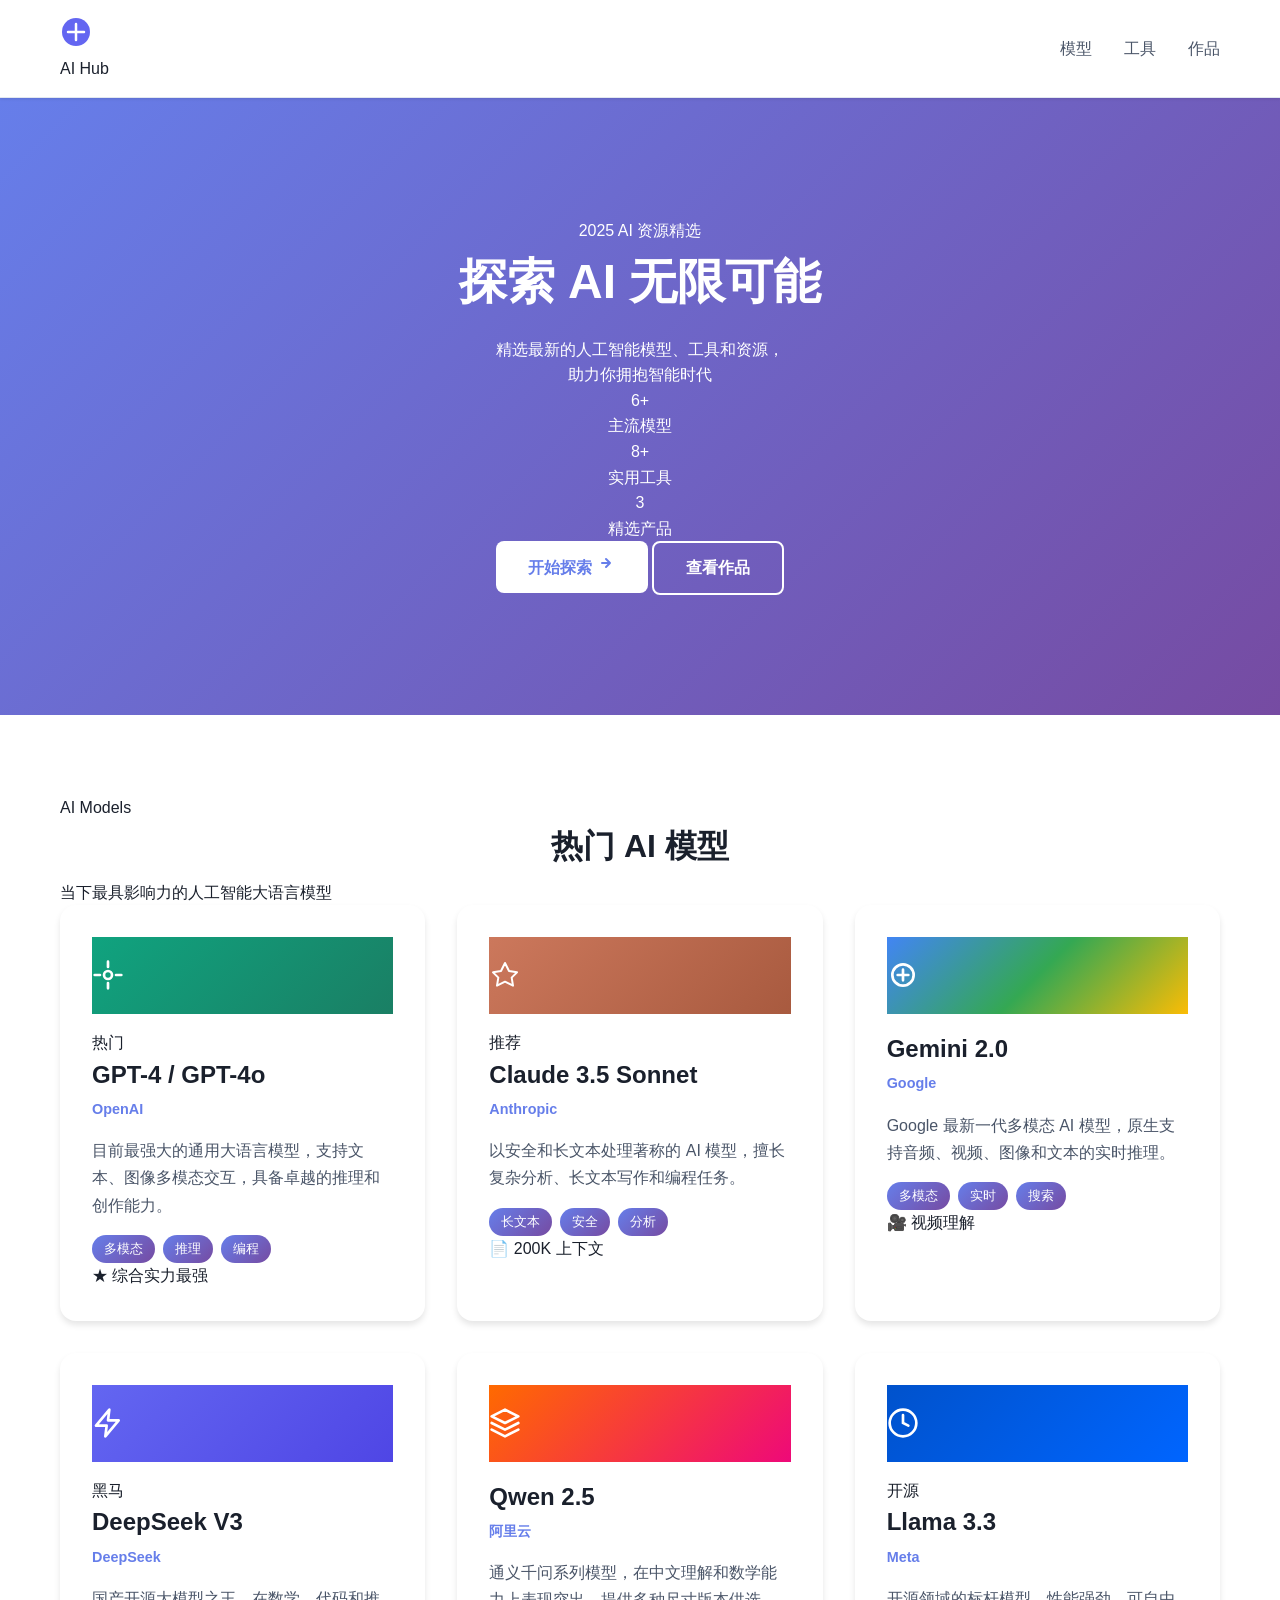
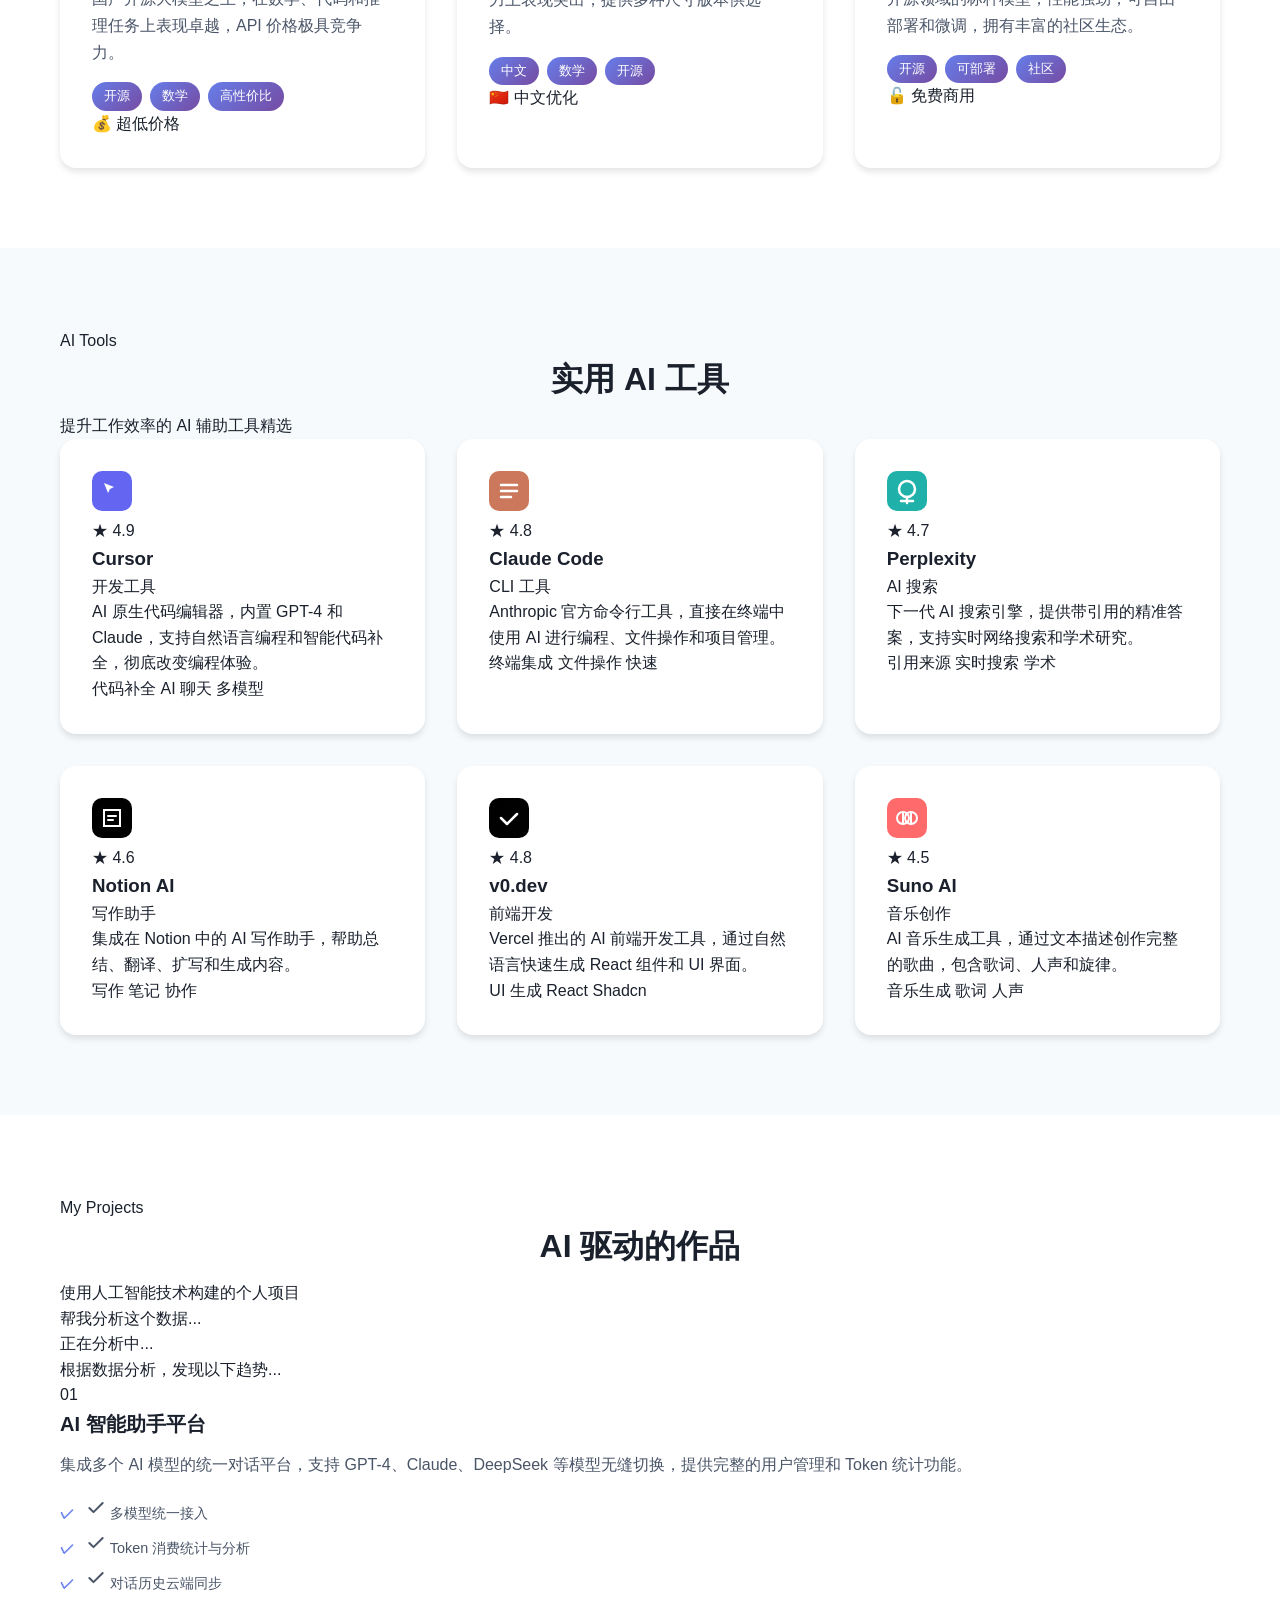
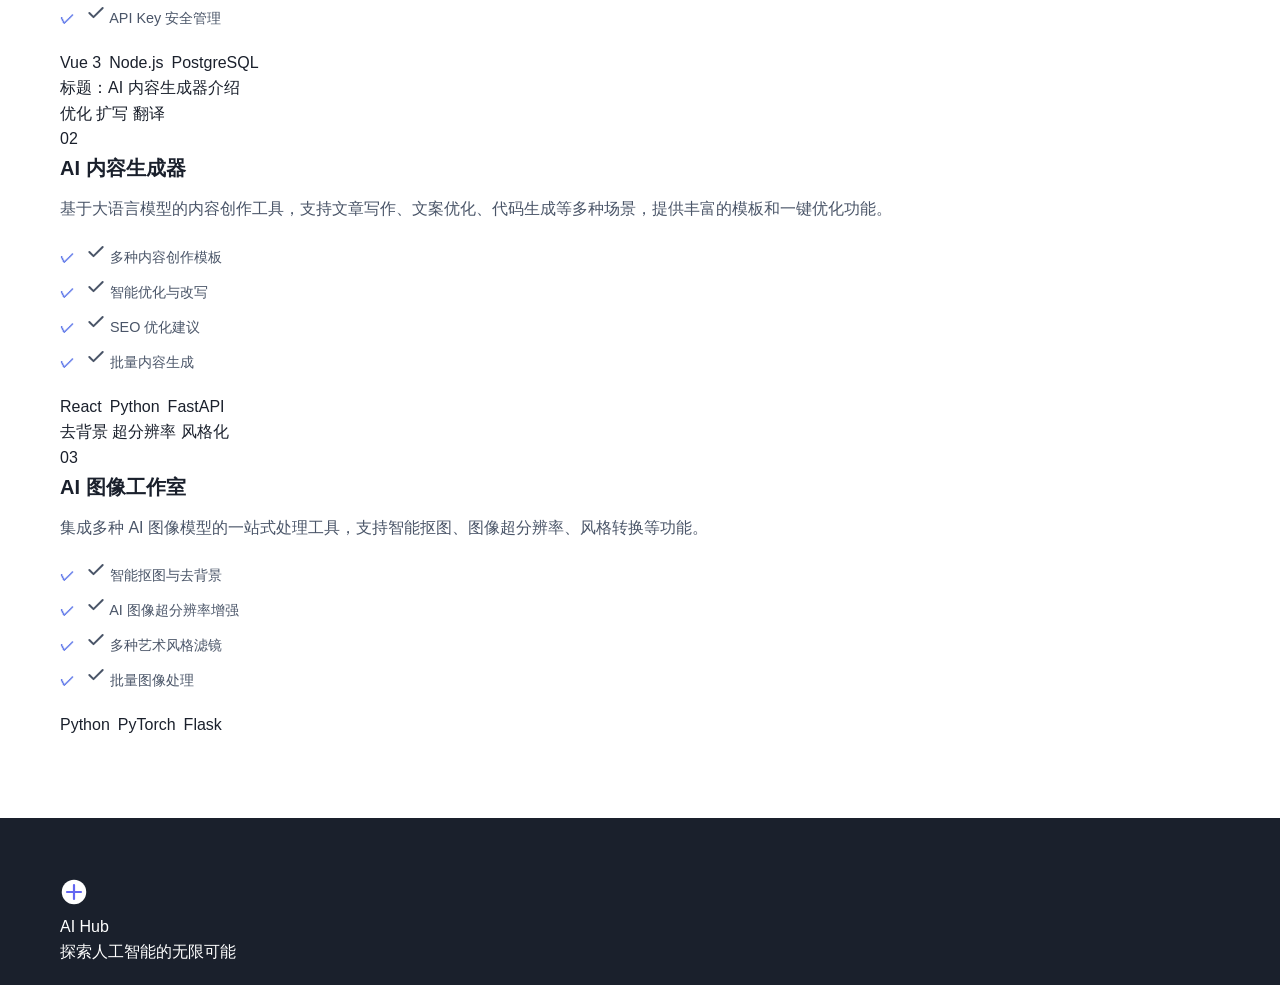
==== index.html @ 498252c7 "fix:ai应用" ====
<!DOCTYPE html>
<html lang="zh-CN">
<head>
    <meta charset="UTF-8">
    <meta name="viewport" content="width=device-width, initial-scale=1.0">
    <meta name="description" content="探索最新AI模型、工具和应用 - AI资源导航站">
    <meta name="keywords" content="AI,人工智能,ChatGPT,Claude,GPT,AI工具,大语言模型">
    <title>AI Hub - 探索人工智能的未来</title>
    <link rel="stylesheet" href="styles.css">
</head>
<body>
    <!-- 背景装饰 -->
    <div class="bg-gradient"></div>
    <div class="bg-shapes">
        <div class="shape shape-1"></div>
        <div class="shape shape-2"></div>
        <div class="shape shape-3"></div>
    </div>

    <!-- 导航栏 -->
    <nav class="navbar">
        <div class="container">
            <div class="nav-brand">
                <div class="brand-icon">
                    <svg width="32" height="32" viewBox="0 0 32 32" fill="none">
                        <circle cx="16" cy="16" r="14" fill="url(#brandGrad)"/>
                        <path d="M16 8V24M8 16H24" stroke="white" stroke-width="2.5" stroke-linecap="round"/>
                        <defs>
                            <linearGradient id="brandGrad" x1="0" y1="0" x2="32" y2="32">
                                <stop offset="0%" stop-color="#6366f1"/>
                                <stop offset="100%" stop-color="#8b5cf6"/>
                            </linearGradient>
                        </defs>
                    </svg>
                </div>
                <span class="brand-text">AI Hub</span>
            </div>
            <ul class="nav-menu">
                <li><a href="#models" class="nav-link"><span class="nav-indicator"></span>模型</a></li>
                <li><a href="#tools" class="nav-link"><span class="nav-indicator"></span>工具</a></li>
                <li><a href="#products" class="nav-link"><span class="nav-indicator"></span>作品</a></li>
            </ul>
        </div>
    </nav>

    <!-- Hero 区域 -->
    <section class="hero">
        <div class="container">
            <div class="hero-badge">
                <span class="badge-dot"></span>
                2025 AI 资源精选
            </div>
            <h1 class="hero-title">
                <span class="title-line">探索 AI</span>
                <span class="title-line title-gradient">无限可能</span>
            </h1>
            <p class="hero-desc">
                精选最新的人工智能模型、工具和资源，<br class="hide-mobile">助力你拥抱智能时代
            </p>
            <div class="hero-stats">
                <div class="stat-item">
                    <div class="stat-value">6+</div>
                    <div class="stat-label">主流模型</div>
                </div>
                <div class="stat-divider"></div>
                <div class="stat-item">
                    <div class="stat-value">8+</div>
                    <div class="stat-label">实用工具</div>
                </div>
                <div class="stat-divider"></div>
                <div class="stat-item">
                    <div class="stat-value">3</div>
                    <div class="stat-label">精选产品</div>
                </div>
            </div>
            <div class="hero-actions">
                <a href="#models" class="btn btn-primary">
                    <span>开始探索</span>
                    <svg width="20" height="20" viewBox="0 0 20 20" fill="none">
                        <path d="M6 10H14M14 10L10 6M14 10L10 14" stroke="currentColor" stroke-width="2" stroke-linecap="round" stroke-linejoin="round"/>
                    </svg>
                </a>
                <a href="#products" class="btn btn-secondary">
                    <span>查看作品</span>
                </a>
            </div>
        </div>
        <div class="hero-scroll">
            <div class="scroll-indicator"></div>
        </div>
    </section>

    <!-- AI 模型展示区 -->
    <section id="models" class="section">
        <div class="container">
            <div class="section-header">
                <div class="section-badge">AI Models</div>
                <h2 class="section-title">热门 AI 模型</h2>
                <p class="section-desc">当下最具影响力的人工智能大语言模型</p>
            </div>
            <div class="grid models-grid">
                <!-- GPT-4 -->
                <div class="card model-card">
                    <div class="card-header">
                        <div class="card-icon" style="background: linear-gradient(135deg, #10a37f 0%, #1a7f64 100%);">
                            <svg width="32" height="32" viewBox="0 0 24 24" fill="none">
                                <circle cx="12" cy="12" r="3" stroke="white" stroke-width="2"/>
                                <path d="M12 2v4M12 18v4M2 12h4M18 12h4" stroke="white" stroke-width="2" stroke-linecap="round"/>
                            </svg>
                        </div>
                        <div class="card-badge">热门</div>
                    </div>
                    <h3 class="card-title">GPT-4 / GPT-4o</h3>
                    <p class="card-company">OpenAI</p>
                    <p class="card-desc">目前最强大的通用大语言模型，支持文本、图像多模态交互，具备卓越的推理和创作能力。</p>
                    <div class="card-tags">
                        <span class="tag">多模态</span>
                        <span class="tag">推理</span>
                        <span class="tag">编程</span>
                    </div>
                    <div class="card-footer">
                        <div class="card-meta">
                            <span class="meta-icon">★</span>
                            <span>综合实力最强</span>
                        </div>
                    </div>
                </div>

                <!-- Claude -->
                <div class="card model-card">
                    <div class="card-header">
                        <div class="card-icon" style="background: linear-gradient(135deg, #cc785c 0%, #a85a3f 100%);">
                            <svg width="32" height="32" viewBox="0 0 24 24" fill="none">
                                <path d="M12 3L15 9L21 10L17 14L18 20L12 17L6 20L7 14L3 10L9 9L12 3Z" stroke="white" stroke-width="1.5" stroke-linejoin="round"/>
                            </svg>
                        </div>
                        <div class="card-badge card-badge-purple">推荐</div>
                    </div>
                    <h3 class="card-title">Claude 3.5 Sonnet</h3>
                    <p class="card-company">Anthropic</p>
                    <p class="card-desc">以安全和长文本处理著称的 AI 模型，擅长复杂分析、长文本写作和编程任务。</p>
                    <div class="card-tags">
                        <span class="tag">长文本</span>
                        <span class="tag">安全</span>
                        <span class="tag">分析</span>
                    </div>
                    <div class="card-footer">
                        <div class="card-meta">
                            <span class="meta-icon">📄</span>
                            <span>200K 上下文</span>
                        </div>
                    </div>
                </div>

                <!-- Gemini -->
                <div class="card model-card">
                    <div class="card-header">
                        <div class="card-icon" style="background: linear-gradient(135deg, #4285f4 0%, #34a853 50%, #fbbc05 100%);">
                            <svg width="32" height="32" viewBox="0 0 24 24" fill="none">
                                <circle cx="12" cy="12" r="8" stroke="white" stroke-width="2"/>
                                <path d="M12 8v8M8 12h8" stroke="white" stroke-width="2" stroke-linecap="round"/>
                            </svg>
                        </div>
                    </div>
                    <h3 class="card-title">Gemini 2.0</h3>
                    <p class="card-company">Google</p>
                    <p class="card-desc">Google 最新一代多模态 AI 模型，原生支持音频、视频、图像和文本的实时推理。</p>
                    <div class="card-tags">
                        <span class="tag">多模态</span>
                        <span class="tag">实时</span>
                        <span class="tag">搜索</span>
                    </div>
                    <div class="card-footer">
                        <div class="card-meta">
                            <span class="meta-icon">🎥</span>
                            <span>视频理解</span>
                        </div>
                    </div>
                </div>

                <!-- DeepSeek -->
                <div class="card model-card">
                    <div class="card-header">
                        <div class="card-icon" style="background: linear-gradient(135deg, #6366f1 0%, #4f46e5 100%);">
                            <svg width="32" height="32" viewBox="0 0 24 24" fill="none">
                                <path d="M13 2L3 14h8l-1 8L20 10h-8l1-8z" stroke="white" stroke-width="2" stroke-linejoin="round"/>
                            </svg>
                        </div>
                        <div class="card-badge card-badge-blue">黑马</div>
                    </div>
                    <h3 class="card-title">DeepSeek V3</h3>
                    <p class="card-company">DeepSeek</p>
                    <p class="card-desc">国产开源大模型之王，在数学、代码和推理任务上表现卓越，API 价格极具竞争力。</p>
                    <div class="card-tags">
                        <span class="tag">开源</span>
                        <span class="tag">数学</span>
                        <span class="tag">高性价比</span>
                    </div>
                    <div class="card-footer">
                        <div class="card-meta">
                            <span class="meta-icon">💰</span>
                            <span>超低价格</span>
                        </div>
                    </div>
                </div>

                <!-- Qwen -->
                <div class="card model-card">
                    <div class="card-header">
                        <div class="card-icon" style="background: linear-gradient(135deg, #ff6a00 0%, #ee0979 100%);">
                            <svg width="32" height="32" viewBox="0 0 24 24" fill="none">
                                <path d="M12 2L2 7l10 5 10-5-10-5zM2 17l10 5 10-5M2 12l10 5 10-5" stroke="white" stroke-width="2" stroke-linecap="round" stroke-linejoin="round"/>
                            </svg>
                        </div>
                    </div>
                    <h3 class="card-title">Qwen 2.5</h3>
                    <p class="card-company">阿里云</p>
                    <p class="card-desc">通义千问系列模型，在中文理解和数学能力上表现突出，提供多种尺寸版本供选择。</p>
                    <div class="card-tags">
                        <span class="tag">中文</span>
                        <span class="tag">数学</span>
                        <span class="tag">开源</span>
                    </div>
                    <div class="card-footer">
                        <div class="card-meta">
                            <span class="meta-icon">🇨🇳</span>
                            <span>中文优化</span>
                        </div>
                    </div>
                </div>

                <!-- Llama -->
                <div class="card model-card">
                    <div class="card-header">
                        <div class="card-icon" style="background: linear-gradient(135deg, #0052cc 0%, #0065ff 100%);">
                            <svg width="32" height="32" viewBox="0 0 24 24" fill="none">
                                <circle cx="12" cy="12" r="10" stroke="white" stroke-width="2"/>
                                <path d="M12 6v6l4 2" stroke="white" stroke-width="2" stroke-linecap="round"/>
                            </svg>
                        </div>
                        <div class="card-badge card-badge-gray">开源</div>
                    </div>
                    <h3 class="card-title">Llama 3.3</h3>
                    <p class="card-company">Meta</p>
                    <p class="card-desc">开源领域的标杆模型，性能强劲，可自由部署和微调，拥有丰富的社区生态。</p>
                    <div class="card-tags">
                        <span class="tag">开源</span>
                        <span class="tag">可部署</span>
                        <span class="tag">社区</span>
                    </div>
                    <div class="card-footer">
                        <div class="card-meta">
                            <span class="meta-icon">🔓</span>
                            <span>免费商用</span>
                        </div>
                    </div>
                </div>
            </div>
        </div>
    </section>

    <!-- AI 工具展示区 -->
    <section id="tools" class="section section-alt">
        <div class="container">
            <div class="section-header">
                <div class="section-badge">AI Tools</div>
                <h2 class="section-title">实用 AI 工具</h2>
                <p class="section-desc">提升工作效率的 AI 辅助工具精选</p>
            </div>
            <div class="grid tools-grid">
                <!-- Cursor -->
                <div class="card tool-card">
                    <div class="tool-header">
                        <div class="tool-icon">
                            <svg width="40" height="40" viewBox="0 0 40 40" fill="none">
                                <rect width="40" height="40" rx="10" fill="url(#cursorGrad)"/>
                                <path d="M12 12l10 4-4 2-2 4-4-10z" fill="white"/>
                                <defs>
                                    <linearGradient id="cursorGrad" x1="0" y1="0" x2="40" y2="40">
                                        <stop offset="0%" stop-color="#6366f1"/>
                                        <stop offset="100%" stop-color="#8b5cf6"/>
                                    </linearGradient>
                                </defs>
                            </svg>
                        </div>
                        <div class="tool-rating">
                            <span>★ 4.9</span>
                        </div>
                    </div>
                    <h3 class="tool-title">Cursor</h3>
                    <p class="tool-category">开发工具</p>
                    <p class="tool-desc">AI 原生代码编辑器，内置 GPT-4 和 Claude，支持自然语言编程和智能代码补全，彻底改变编程体验。</p>
                    <div class="tool-features">
                        <span class="feature-tag">代码补全</span>
                        <span class="feature-tag">AI 聊天</span>
                        <span class="feature-tag">多模型</span>
                    </div>
                </div>

                <!-- Claude Code -->
                <div class="card tool-card">
                    <div class="tool-header">
                        <div class="tool-icon">
                            <svg width="40" height="40" viewBox="0 0 40 40" fill="none">
                                <rect width="40" height="40" rx="10" fill="url(#claudeCodeGrad)"/>
                                <path d="M12 20h16M12 14h16M12 26h10" stroke="white" stroke-width="2.5" stroke-linecap="round"/>
                                <defs>
                                    <linearGradient id="claudeCodeGrad" x1="0" y1="0" x2="40" y2="40">
                                        <stop offset="0%" stop-color="#cc785c"/>
                                        <stop offset="100%" stop-color="#a85a3f"/>
                                    </linearGradient>
                                </defs>
                            </svg>
                        </div>
                        <div class="tool-rating">
                            <span>★ 4.8</span>
                        </div>
                    </div>
                    <h3 class="tool-title">Claude Code</h3>
                    <p class="tool-category">CLI 工具</p>
                    <p class="tool-desc">Anthropic 官方命令行工具，直接在终端中使用 AI 进行编程、文件操作和项目管理。</p>
                    <div class="tool-features">
                        <span class="feature-tag">终端集成</span>
                        <span class="feature-tag">文件操作</span>
                        <span class="feature-tag">快速</span>
                    </div>
                </div>

                <!-- Perplexity -->
                <div class="card tool-card">
                    <div class="tool-header">
                        <div class="tool-icon">
                            <svg width="40" height="40" viewBox="0 0 40 40" fill="none">
                                <rect width="40" height="40" rx="10" fill="url(#perplexityGrad)"/>
                                <circle cx="20" cy="18" r="8" stroke="white" stroke-width="2.5"/>
                                <path d="M20 26v6M14 30h12" stroke="white" stroke-width="2.5" stroke-linecap="round"/>
                                <defs>
                                    <linearGradient id="perplexityGrad" x1="0" y1="0" x2="40" y2="40">
                                        <stop offset="0%" stop-color="#20b2aa"/>
                                        <stop offset="100%" stop-color="#008080"/>
                                    </linearGradient>
                                </defs>
                            </svg>
                        </div>
                        <div class="tool-rating">
                            <span>★ 4.7</span>
                        </div>
                    </div>
                    <h3 class="tool-title">Perplexity</h3>
                    <p class="tool-category">AI 搜索</p>
                    <p class="tool-desc">下一代 AI 搜索引擎，提供带引用的精准答案，支持实时网络搜索和学术研究。</p>
                    <div class="tool-features">
                        <span class="feature-tag">引用来源</span>
                        <span class="feature-tag">实时搜索</span>
                        <span class="feature-tag">学术</span>
                    </div>
                </div>

                <!-- Notion AI -->
                <div class="card tool-card">
                    <div class="tool-header">
                        <div class="tool-icon">
                            <svg width="40" height="40" viewBox="0 0 40 40" fill="none">
                                <rect width="40" height="40" rx="10" fill="url(#notionGrad)"/>
                                <path d="M12 12h16v16H12z" stroke="white" stroke-width="2"/>
                                <path d="M16 18h8M16 22h5" stroke="white" stroke-width="2" stroke-linecap="round"/>
                                <defs>
                                    <linearGradient id="notionGrad" x1="0" y1="0" x2="40" y2="40">
                                        <stop offset="0%" stop-color="#000000"/>
                                        <stop offset="100%" stop-color="#333333"/>
                                    </linearGradient>
                                </defs>
                            </svg>
                        </div>
                        <div class="tool-rating">
                            <span>★ 4.6</span>
                        </div>
                    </div>
                    <h3 class="tool-title">Notion AI</h3>
                    <p class="tool-category">写作助手</p>
                    <p class="tool-desc">集成在 Notion 中的 AI 写作助手，帮助总结、翻译、扩写和生成内容。</p>
                    <div class="tool-features">
                        <span class="feature-tag">写作</span>
                        <span class="feature-tag">笔记</span>
                        <span class="feature-tag">协作</span>
                    </div>
                </div>

                <!-- v0.dev -->
                <div class="card tool-card">
                    <div class="tool-header">
                        <div class="tool-icon">
                            <svg width="40" height="40" viewBox="0 0 40 40" fill="none">
                                <rect width="40" height="40" rx="10" fill="url(#v0Grad)"/>
                                <path d="M12 20l6 6 10-10" stroke="white" stroke-width="2.5" stroke-linecap="round" stroke-linejoin="round"/>
                                <defs>
                                    <linearGradient id="v0Grad" x1="0" y1="0" x2="40" y2="40">
                                        <stop offset="0%" stop-color="#000000"/>
                                        <stop offset="100%" stop-color="#666666"/>
                                    </linearGradient>
                                </defs>
                            </svg>
                        </div>
                        <div class="tool-rating">
                            <span>★ 4.8</span>
                        </div>
                    </div>
                    <h3 class="tool-title">v0.dev</h3>
                    <p class="tool-category">前端开发</p>
                    <p class="tool-desc">Vercel 推出的 AI 前端开发工具，通过自然语言快速生成 React 组件和 UI 界面。</p>
                    <div class="tool-features">
                        <span class="feature-tag">UI 生成</span>
                        <span class="feature-tag">React</span>
                        <span class="feature-tag">Shadcn</span>
                    </div>
                </div>

                <!-- Suno -->
                <div class="card tool-card">
                    <div class="tool-header">
                        <div class="tool-icon">
                            <svg width="40" height="40" viewBox="0 0 40 40" fill="none">
                                <rect width="40" height="40" rx="10" fill="url(#sunoGrad)"/>
                                <circle cx="16" cy="20" r="6" stroke="white" stroke-width="2"/>
                                <circle cx="24" cy="20" r="6" stroke="white" stroke-width="2"/>
                                <path d="M16 14v12M24 14v12" stroke="white" stroke-width="2"/>
                                <defs>
                                    <linearGradient id="sunoGrad" x1="0" y1="0" x2="40" y2="40">
                                        <stop offset="0%" stop-color="#ff6b6b"/>
                                        <stop offset="100%" stop-color="#ee5a6f"/>
                                    </linearGradient>
                                </defs>
                            </svg>
                        </div>
                        <div class="tool-rating">
                            <span>★ 4.5</span>
                        </div>
                    </div>
                    <h3 class="tool-title">Suno AI</h3>
                    <p class="tool-category">音乐创作</p>
                    <p class="tool-desc">AI 音乐生成工具，通过文本描述创作完整的歌曲，包含歌词、人声和旋律。</p>
                    <div class="tool-features">
                        <span class="feature-tag">音乐生成</span>
                        <span class="feature-tag">歌词</span>
                        <span class="feature-tag">人声</span>
                    </div>
                </div>
            </div>
        </div>
    </section>

    <!-- 个人产品展示区 -->
    <section id="products" class="section">
        <div class="container">
            <div class="section-header">
                <div class="section-badge">My Projects</div>
                <h2 class="section-title">AI 驱动的作品</h2>
                <p class="section-desc">使用人工智能技术构建的个人项目</p>
            </div>
            <div class="products-showcase">
                <!-- 产品 1 -->
                <div class="product-item">
                    <div class="product-visual">
                        <div class="product-mockup">
                            <div class="mockup-header">
                                <div class="mockup-dots">
                                    <span></span>
                                    <span></span>
                                    <span></span>
                                </div>
                            </div>
                            <div class="mockup-content">
                                <div class="chat-bubble chat-bubble-left">
                                    <span>帮我分析这个数据...</span>
                                </div>
                                <div class="chat-bubble chat-bubble-right">
                                    <span>正在分析中...</span>
                                </div>
                                <div class="chat-bubble chat-bubble-right">
                                    <span>根据数据分析，发现以下趋势...</span>
                                </div>
                            </div>
                        </div>
                        <div class="product-glow product-glow-1"></div>
                    </div>
                    <div class="product-info">
                        <div class="product-number">01</div>
                        <h3 class="product-title">AI 智能助手平台</h3>
                        <p class="product-desc">集成多个 AI 模型的统一对话平台，支持 GPT-4、Claude、DeepSeek 等模型无缝切换，提供完整的用户管理和 Token 统计功能。</p>
                        <ul class="product-features">
                            <li>
                                <svg width="20" height="20" viewBox="0 0 20 20" fill="none">
                                    <path d="M16.6667 5L7.5 14.1667L3.33334 10" stroke="currentColor" stroke-width="2" stroke-linecap="round" stroke-linejoin="round"/>
                                </svg>
                                多模型统一接入
                            </li>
                            <li>
                                <svg width="20" height="20" viewBox="0 0 20 20" fill="none">
                                    <path d="M16.6667 5L7.5 14.1667L3.33334 10" stroke="currentColor" stroke-width="2" stroke-linecap="round" stroke-linejoin="round"/>
                                </svg>
                                Token 消费统计与分析
                            </li>
                            <li>
                                <svg width="20" height="20" viewBox="0 0 20 20" fill="none">
                                    <path d="M16.6667 5L7.5 14.1667L3.33334 10" stroke="currentColor" stroke-width="2" stroke-linecap="round" stroke-linejoin="round"/>
                                </svg>
                                对话历史云端同步
                            </li>
                            <li>
                                <svg width="20" height="20" viewBox="0 0 20 20" fill="none">
                                    <path d="M16.6667 5L7.5 14.1667L3.33334 10" stroke="currentColor" stroke-width="2" stroke-linecap="round" stroke-linejoin="round"/>
                                </svg>
                                API Key 安全管理
                            </li>
                        </ul>
                        <div class="product-tech">
                            <span class="tech-pill">Vue 3</span>
                            <span class="tech-pill">Node.js</span>
                            <span class="tech-pill">PostgreSQL</span>
                        </div>
                    </div>
                </div>

                <!-- 产品 2 -->
                <div class="product-item product-item-reverse">
                    <div class="product-visual">
                        <div class="product-mockup">
                            <div class="mockup-header">
                                <div class="mockup-dots">
                                    <span></span>
                                    <span></span>
                                    <span></span>
                                </div>
                            </div>
                            <div class="mockup-content mockup-content-writer">
                                <div class="writer-title">标题：AI 内容生成器介绍</div>
                                <div class="writer-lines">
                                    <div class="writer-line"></div>
                                    <div class="writer-line"></div>
                                    <div class="writer-line writer-line-short"></div>
                                </div>
                                <div class="writer-actions">
                                    <span class="writer-btn">优化</span>
                                    <span class="writer-btn">扩写</span>
                                    <span class="writer-btn">翻译</span>
                                </div>
                            </div>
                        </div>
                        <div class="product-glow product-glow-2"></div>
                    </div>
                    <div class="product-info">
                        <div class="product-number">02</div>
                        <h3 class="product-title">AI 内容生成器</h3>
                        <p class="product-desc">基于大语言模型的内容创作工具，支持文章写作、文案优化、代码生成等多种场景，提供丰富的模板和一键优化功能。</p>
                        <ul class="product-features">
                            <li>
                                <svg width="20" height="20" viewBox="0 0 20 20" fill="none">
                                    <path d="M16.6667 5L7.5 14.1667L3.33334 10" stroke="currentColor" stroke-width="2" stroke-linecap="round" stroke-linejoin="round"/>
                                </svg>
                                多种内容创作模板
                            </li>
                            <li>
                                <svg width="20" height="20" viewBox="0 0 20 20" fill="none">
                                    <path d="M16.6667 5L7.5 14.1667L3.33334 10" stroke="currentColor" stroke-width="2" stroke-linecap="round" stroke-linejoin="round"/>
                                </svg>
                                智能优化与改写
                            </li>
                            <li>
                                <svg width="20" height="20" viewBox="0 0 20 20" fill="none">
                                    <path d="M16.6667 5L7.5 14.1667L3.33334 10" stroke="currentColor" stroke-width="2" stroke-linecap="round" stroke-linejoin="round"/>
                                </svg>
                                SEO 优化建议
                            </li>
                            <li>
                                <svg width="20" height="20" viewBox="0 0 20 20" fill="none">
                                    <path d="M16.6667 5L7.5 14.1667L3.33334 10" stroke="currentColor" stroke-width="2" stroke-linecap="round" stroke-linejoin="round"/>
                                </svg>
                                批量内容生成
                            </li>
                        </ul>
                        <div class="product-tech">
                            <span class="tech-pill">React</span>
                            <span class="tech-pill">Python</span>
                            <span class="tech-pill">FastAPI</span>
                        </div>
                    </div>
                </div>

                <!-- 产品 3 -->
                <div class="product-item">
                    <div class="product-visual">
                        <div class="product-mockup">
                            <div class="mockup-header">
                                <div class="mockup-dots">
                                    <span></span>
                                    <span></span>
                                    <span></span>
                                </div>
                            </div>
                            <div class="mockup-content mockup-content-image">
                                <div class="image-preview">
                                    <div class="image-placeholder"></div>
                                </div>
                                <div class="image-tools">
                                    <span class="image-tool">去背景</span>
                                    <span class="image-tool">超分辨率</span>
                                    <span class="image-tool">风格化</span>
                                </div>
                            </div>
                        </div>
                        <div class="product-glow product-glow-3"></div>
                    </div>
                    <div class="product-info">
                        <div class="product-number">03</div>
                        <h3 class="product-title">AI 图像工作室</h3>
                        <p class="product-desc">集成多种 AI 图像模型的一站式处理工具，支持智能抠图、图像超分辨率、风格转换等功能。</p>
                        <ul class="product-features">
                            <li>
                                <svg width="20" height="20" viewBox="0 0 20 20" fill="none">
                                    <path d="M16.6667 5L7.5 14.1667L3.33334 10" stroke="currentColor" stroke-width="2" stroke-linecap="round" stroke-linejoin="round"/>
                                </svg>
                                智能抠图与去背景
                            </li>
                            <li>
                                <svg width="20" height="20" viewBox="0 0 20 20" fill="none">
                                    <path d="M16.6667 5L7.5 14.1667L3.33334 10" stroke="currentColor" stroke-width="2" stroke-linecap="round" stroke-linejoin="round"/>
                                </svg>
                                AI 图像超分辨率增强
                            </li>
                            <li>
                                <svg width="20" height="20" viewBox="0 0 20 20" fill="none">
                                    <path d="M16.6667 5L7.5 14.1667L3.33334 10" stroke="currentColor" stroke-width="2" stroke-linecap="round" stroke-linejoin="round"/>
                                </svg>
                                多种艺术风格滤镜
                            </li>
                            <li>
                                <svg width="20" height="20" viewBox="0 0 20 20" fill="none">
                                    <path d="M16.6667 5L7.5 14.1667L3.33334 10" stroke="currentColor" stroke-width="2" stroke-linecap="round" stroke-linejoin="round"/>
                                </svg>
                                批量图像处理
                            </li>
                        </ul>
                        <div class="product-tech">
                            <span class="tech-pill">Python</span>
                            <span class="tech-pill">PyTorch</span>
                            <span class="tech-pill">Flask</span>
                        </div>
                    </div>
                </div>
            </div>
        </div>
    </section>

    <!-- 页脚 -->
    <footer class="footer">
        <div class="container">
            <div class="footer-brand">
                <div class="brand-icon">
                    <svg width="28" height="28" viewBox="0 0 32 32" fill="none">
                        <circle cx="16" cy="16" r="14" fill="white"/>
                        <path d="M16 8V24M8 16H24" stroke="#6366f1" stroke-width="2.5" stroke-linecap="round"/>
                    </svg>
                </div>
                <span class="brand-text">AI Hub</span>
            </div>
            <p class="footer-text">探索人工智能的无限可能</p>
        </div>
    </footer>

    <script>
        // 平滑滚动
        document.querySelectorAll('a[href^="#"]').forEach(anchor => {
            anchor.addEventListener('click', function (e) {
                e.preventDefault();
                const target = document.querySelector(this.getAttribute('href'));
                if (target) {
                    target.scrollIntoView({
                        behavior: 'smooth',
                        block: 'start'
                    });
                }
            });
        });

        // 滚动动画
        const observerOptions = {
            threshold: 0.1,
            rootMargin: '0px 0px -50px 0px'
        };

        const observer = new IntersectionObserver((entries) => {
            entries.forEach(entry => {
                if (entry.isIntersecting) {
                    entry.target.classList.add('animate-in');
                }
            });
        }, observerOptions);

        document.querySelectorAll('.card, .product-item').forEach(el => {
            observer.observe(el);
        });

        // 导航栏滚动效果
        let lastScroll = 0;
        window.addEventListener('scroll', () => {
            const navbar = document.querySelector('.navbar');
            const currentScroll = window.pageYOffset;

            if (currentScroll > 100) {
                navbar.classList.add('navbar-scrolled');
            } else {
                navbar.classList.remove('navbar-scrolled');
            }

            lastScroll = currentScroll;
        });
    </script>
</body>
</html>
---- styles.css ----
/* 全局样式重置 */
* {
    margin: 0;
    padding: 0;
    box-sizing: border-box;
}

:root {
    --primary-color: #667eea;
    --secondary-color: #764ba2;
    --text-dark: #1a202c;
    --text-gray: #4a5568;
    --text-light: #a0aec0;
    --bg-light: #f7fafc;
    --bg-white: #ffffff;
    --border-color: #e2e8f0;
    --shadow-sm: 0 1px 3px rgba(0, 0, 0, 0.1);
    --shadow-md: 0 4px 6px rgba(0, 0, 0, 0.1);
    --shadow-lg: 0 10px 25px rgba(0, 0, 0, 0.1);
}

html {
    scroll-behavior: smooth;
}

body {
    font-family: -apple-system, BlinkMacSystemFont, 'Segoe UI', Roboto, 'Helvetica Neue', Arial, 'PingFang SC', 'Microsoft YaHei', sans-serif;
    color: var(--text-dark);
    line-height: 1.6;
    background-color: var(--bg-white);
}

.container {
    max-width: 1200px;
    margin: 0 auto;
    padding: 0 20px;
}

/* 导航栏 */
.navbar {
    background: rgba(255, 255, 255, 0.95);
    backdrop-filter: blur(10px);
    position: sticky;
    top: 0;
    z-index: 1000;
    border-bottom: 1px solid var(--border-color);
    box-shadow: var(--shadow-sm);
}

.navbar .container {
    display: flex;
    justify-content: space-between;
    align-items: center;
    padding: 1rem 20px;
}

.nav-brand h1 {
    font-size: 1.5rem;
    background: linear-gradient(135deg, var(--primary-color), var(--secondary-color));
    -webkit-background-clip: text;
    -webkit-text-fill-color: transparent;
    background-clip: text;
    font-weight: 700;
}

.nav-menu {
    display: flex;
    list-style: none;
    gap: 2rem;
}

.nav-menu a {
    text-decoration: none;
    color: var(--text-gray);
    font-weight: 500;
    transition: color 0.3s ease;
}

.nav-menu a:hover {
    color: var(--primary-color);
}

/* Hero 区域 */
.hero {
    background: linear-gradient(135deg, #667eea 0%, #764ba2 100%);
    color: white;
    padding: 120px 0;
    text-align: center;
}

.hero-title {
    font-size: 3rem;
    font-weight: 700;
    margin-bottom: 1rem;
}

.hero-subtitle {
    font-size: 1.25rem;
    opacity: 0.9;
    margin-bottom: 2rem;
}

.hero-buttons {
    display: flex;
    gap: 1rem;
    justify-content: center;
}

.btn {
    display: inline-block;
    padding: 12px 32px;
    border-radius: 8px;
    text-decoration: none;
    font-weight: 600;
    transition: all 0.3s ease;
}

.btn-primary {
    background: white;
    color: var(--primary-color);
}

.btn-primary:hover {
    transform: translateY(-2px);
    box-shadow: 0 10px 25px rgba(0, 0, 0, 0.2);
}

.btn-secondary {
    background: transparent;
    color: white;
    border: 2px solid white;
}

.btn-secondary:hover {
    background: white;
    color: var(--primary-color);
}

/* 区块样式 */
.section {
    padding: 80px 0;
}

.section-alt {
    background-color: var(--bg-light);
}

.section-title {
    font-size: 2rem;
    font-weight: 700;
    text-align: center;
    margin-bottom: 0.5rem;
    color: var(--text-dark);
}

.section-subtitle {
    text-align: center;
    color: var(--text-gray);
    margin-bottom: 3rem;
    font-size: 1.1rem;
}

/* 网格布局 */
.grid {
    display: grid;
    grid-template-columns: repeat(auto-fit, minmax(320px, 1fr));
    gap: 2rem;
}

/* 卡片样式 */
.card {
    background: var(--bg-white);
    border-radius: 16px;
    padding: 2rem;
    box-shadow: var(--shadow-md);
    transition: all 0.3s ease;
    opacity: 0;
    transform: translateY(20px);
}

.card.animate-in {
    opacity: 1;
    transform: translateY(0);
    transition: opacity 0.5s ease, transform 0.5s ease;
}

.card:hover {
    transform: translateY(-8px);
    box-shadow: var(--shadow-lg);
}

.card-icon {
    font-size: 3rem;
    margin-bottom: 1rem;
}

.card-title {
    font-size: 1.5rem;
    font-weight: 700;
    margin-bottom: 0.25rem;
    color: var(--text-dark);
}

.card-company {
    color: var(--primary-color);
    font-weight: 600;
    margin-bottom: 1rem;
    font-size: 0.9rem;
}

.card-desc {
    color: var(--text-gray);
    line-height: 1.7;
    margin-bottom: 1rem;
}

.card-tags {
    display: flex;
    flex-wrap: wrap;
    gap: 0.5rem;
}

.tag {
    display: inline-block;
    padding: 4px 12px;
    background: linear-gradient(135deg, var(--primary-color), var(--secondary-color));
    color: white;
    border-radius: 20px;
    font-size: 0.8rem;
    font-weight: 500;
}

/* 产品卡片 */
.products-grid {
    display: grid;
    grid-template-columns: repeat(auto-fit, minmax(350px, 1fr));
    gap: 2.5rem;
}

.product-card {
    background: var(--bg-white);
    border-radius: 16px;
    overflow: hidden;
    box-shadow: var(--shadow-md);
    transition: all 0.3s ease;
    opacity: 0;
    transform: translateY(20px);
}

.product-card.animate-in {
    opacity: 1;
    transform: translateY(0);
    transition: opacity 0.5s ease, transform 0.5s ease;
}

.product-card:hover {
    transform: translateY(-8px);
    box-shadow: var(--shadow-lg);
}

.product-image {
    width: 100%;
    height: 200px;
    overflow: hidden;
}

.product-image svg {
    width: 100%;
    height: 100%;
}

.product-content {
    padding: 1.5rem;
}

.product-title {
    font-size: 1.25rem;
    font-weight: 700;
    margin-bottom: 0.75rem;
    color: var(--text-dark);
}

.product-desc {
    color: var(--text-gray);
    margin-bottom: 1rem;
    line-height: 1.6;
}

.product-features {
    list-style: none;
    margin-bottom: 1rem;
}

.product-features li {
    padding: 4px 0;
    color: var(--text-gray);
    font-size: 0.9rem;
}

.product-features li::before {
    content: "✓ ";
    color: var(--primary-color);
    font-weight: bold;
    margin-right: 0.5rem;
}

.product-tech {
    display: flex;
    flex-wrap: wrap;
    gap: 0.5rem;
}

.tech-tag {
    display: inline-block;
    padding: 4px 12px;
    background: var(--bg-light);
    color: var(--text-gray);
    border-radius: 6px;
    font-size: 0.8rem;
    font-weight: 500;
    border: 1px solid var(--border-color);
}

/* 页脚 */
.footer {
    background: var(--text-dark);
    color: white;
    padding: 60px 0 20px;
}

.footer-content {
    display: grid;
    grid-template-columns: repeat(auto-fit, minmax(250px, 1fr));
    gap: 2rem;
    margin-bottom: 2rem;
}

.footer-section h4 {
    font-size: 1.1rem;
    margin-bottom: 1rem;
    color: white;
}

.footer-section p {
    color: var(--text-light);
    line-height: 1.6;
}

.footer-section ul {
    list-style: none;
}

.footer-section ul li {
    margin-bottom: 0.5rem;
}

.footer-section a {
    color: var(--text-light);
    text-decoration: none;
    transition: color 0.3s ease;
}

.footer-section a:hover {
    color: white;
}

.footer-bottom {
    text-align: center;
    padding-top: 2rem;
    border-top: 1px solid rgba(255, 255, 255, 0.1);
}

.footer-bottom p {
    color: var(--text-light);
    font-size: 0.9rem;
}

/* 响应式设计 */
@media (max-width: 768px) {
    .hero-title {
        font-size: 2rem;
    }

    .hero-subtitle {
        font-size: 1rem;
    }

    .hero-buttons {
        flex-direction: column;
        align-items: center;
    }

    .nav-menu {
        gap: 1rem;
    }

    .section-title {
        font-size: 1.5rem;
    }

    .grid,
    .products-grid {
        grid-template-columns: 1fr;
    }
}

@media (max-width: 480px) {
    .navbar .container {
        flex-direction: column;
        gap: 1rem;
    }

    .nav-menu {
        width: 100%;
        justify-content: center;
    }

    .hero {
        padding: 80px 0;
    }
}
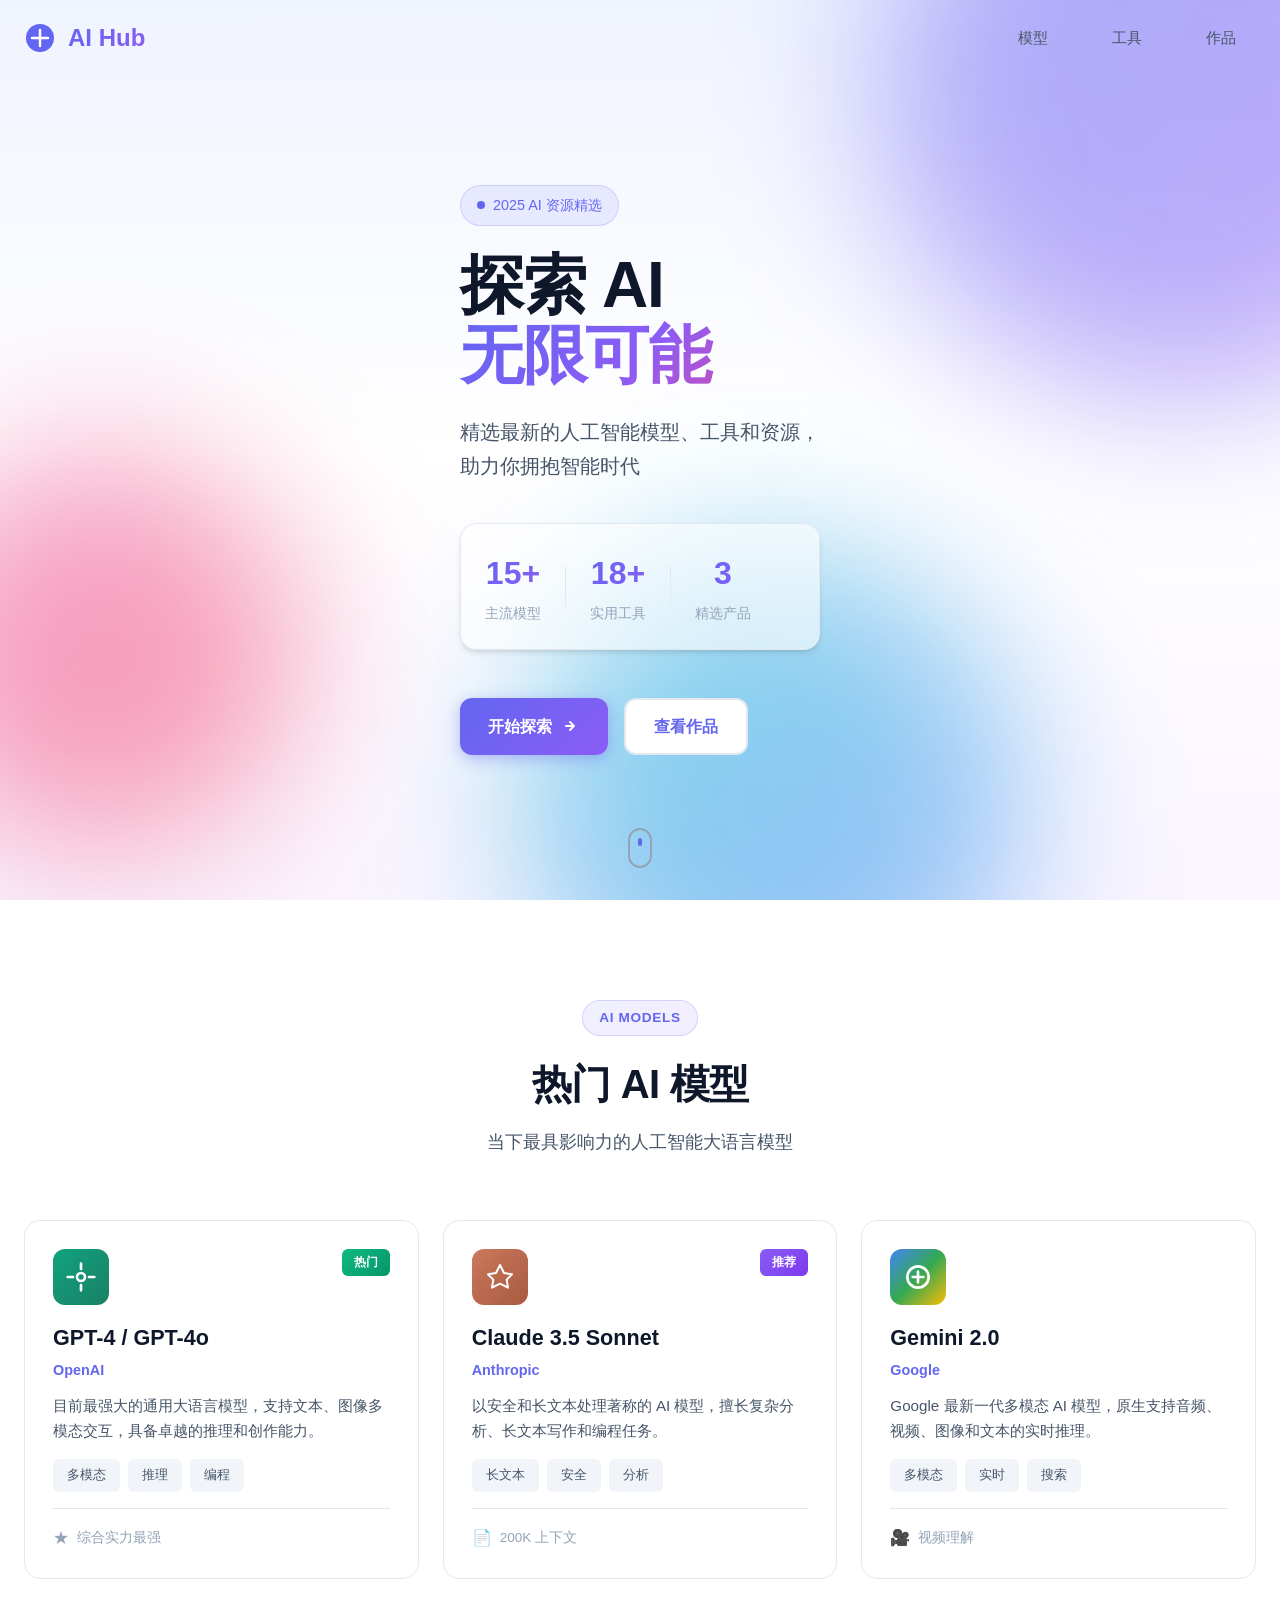
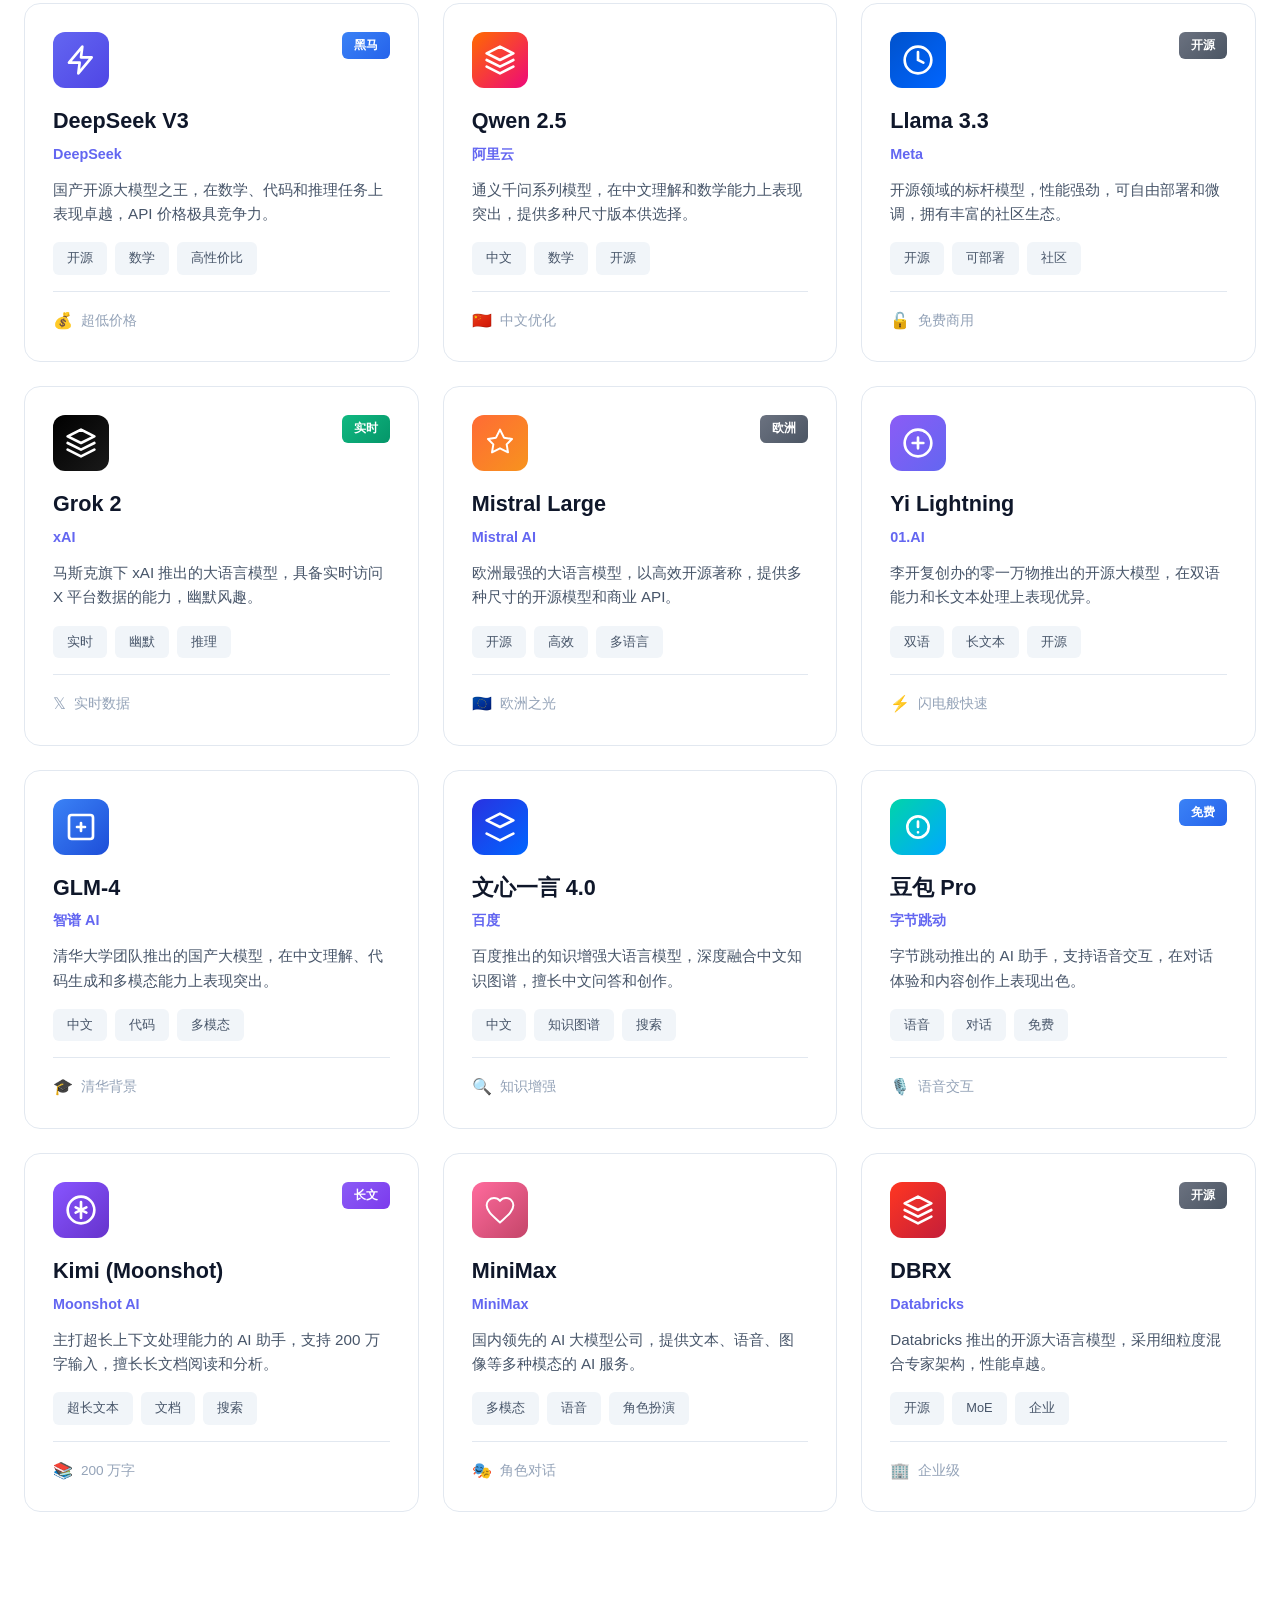
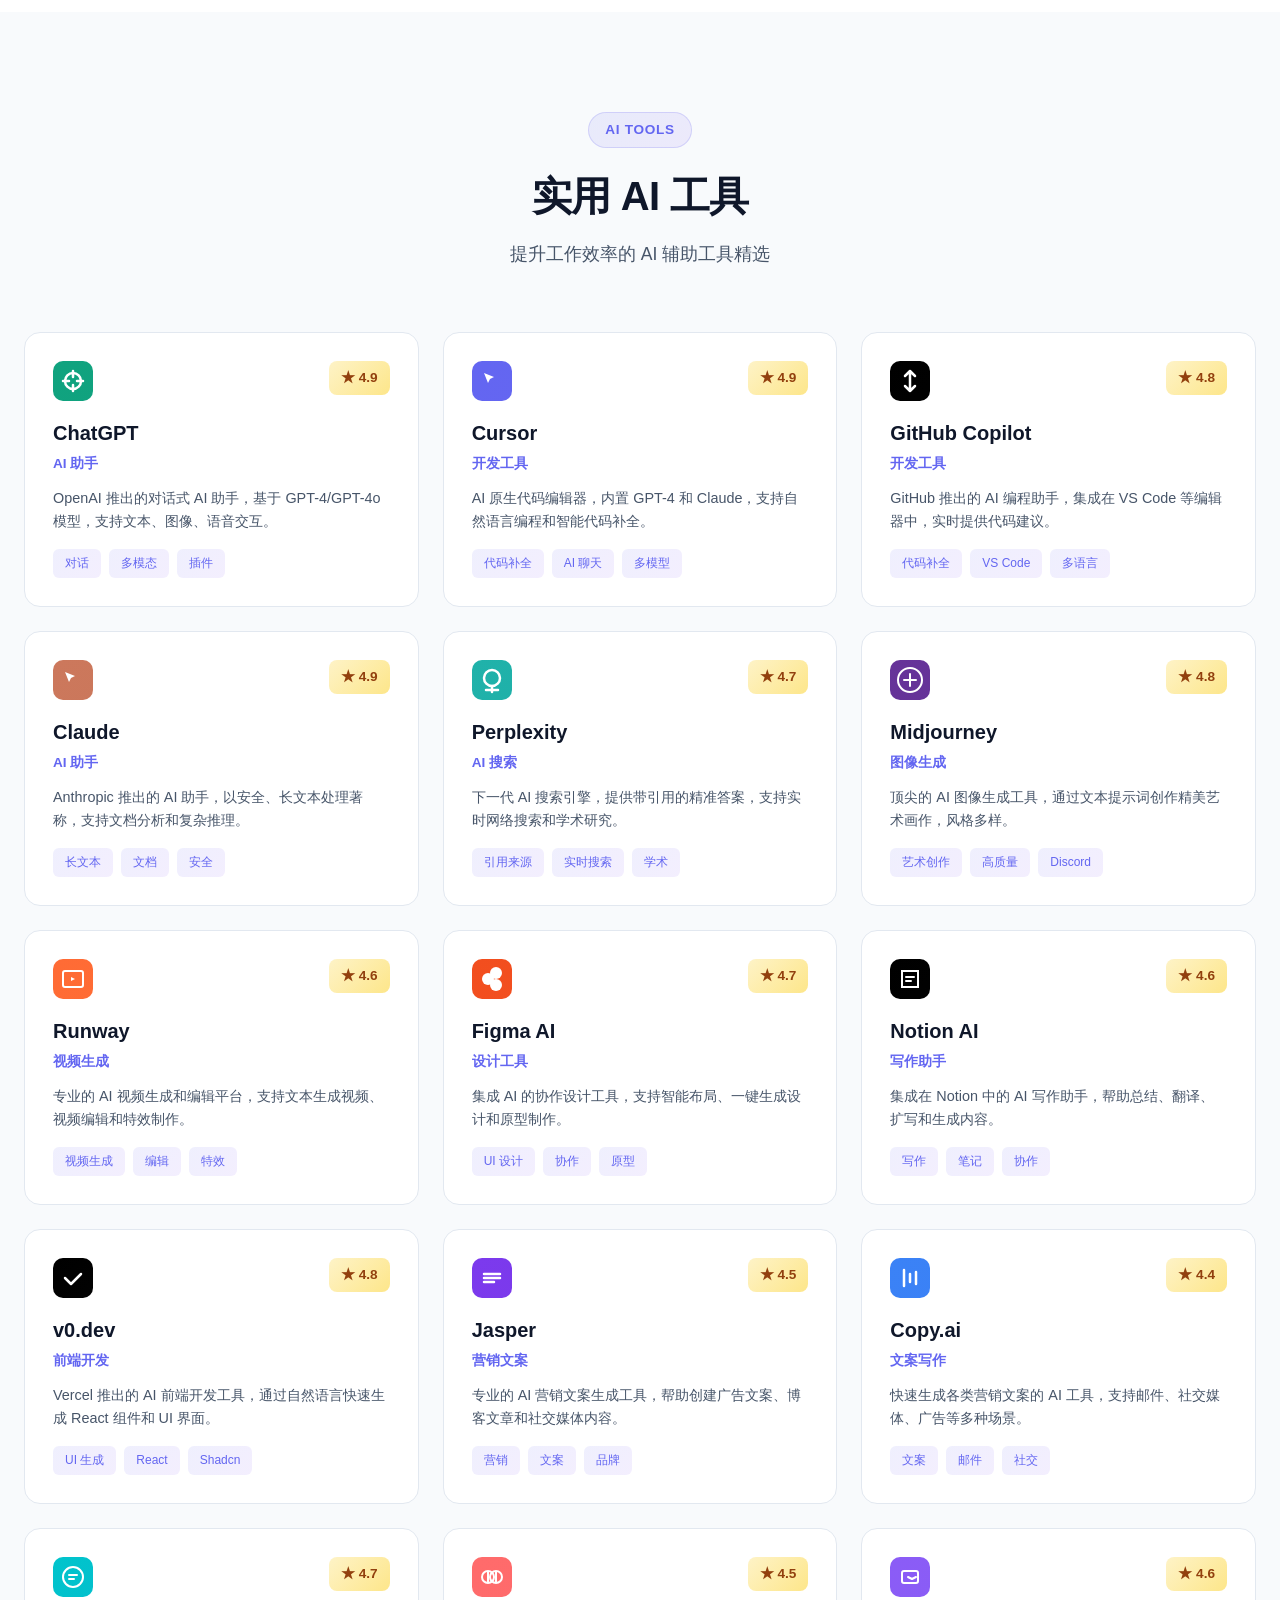
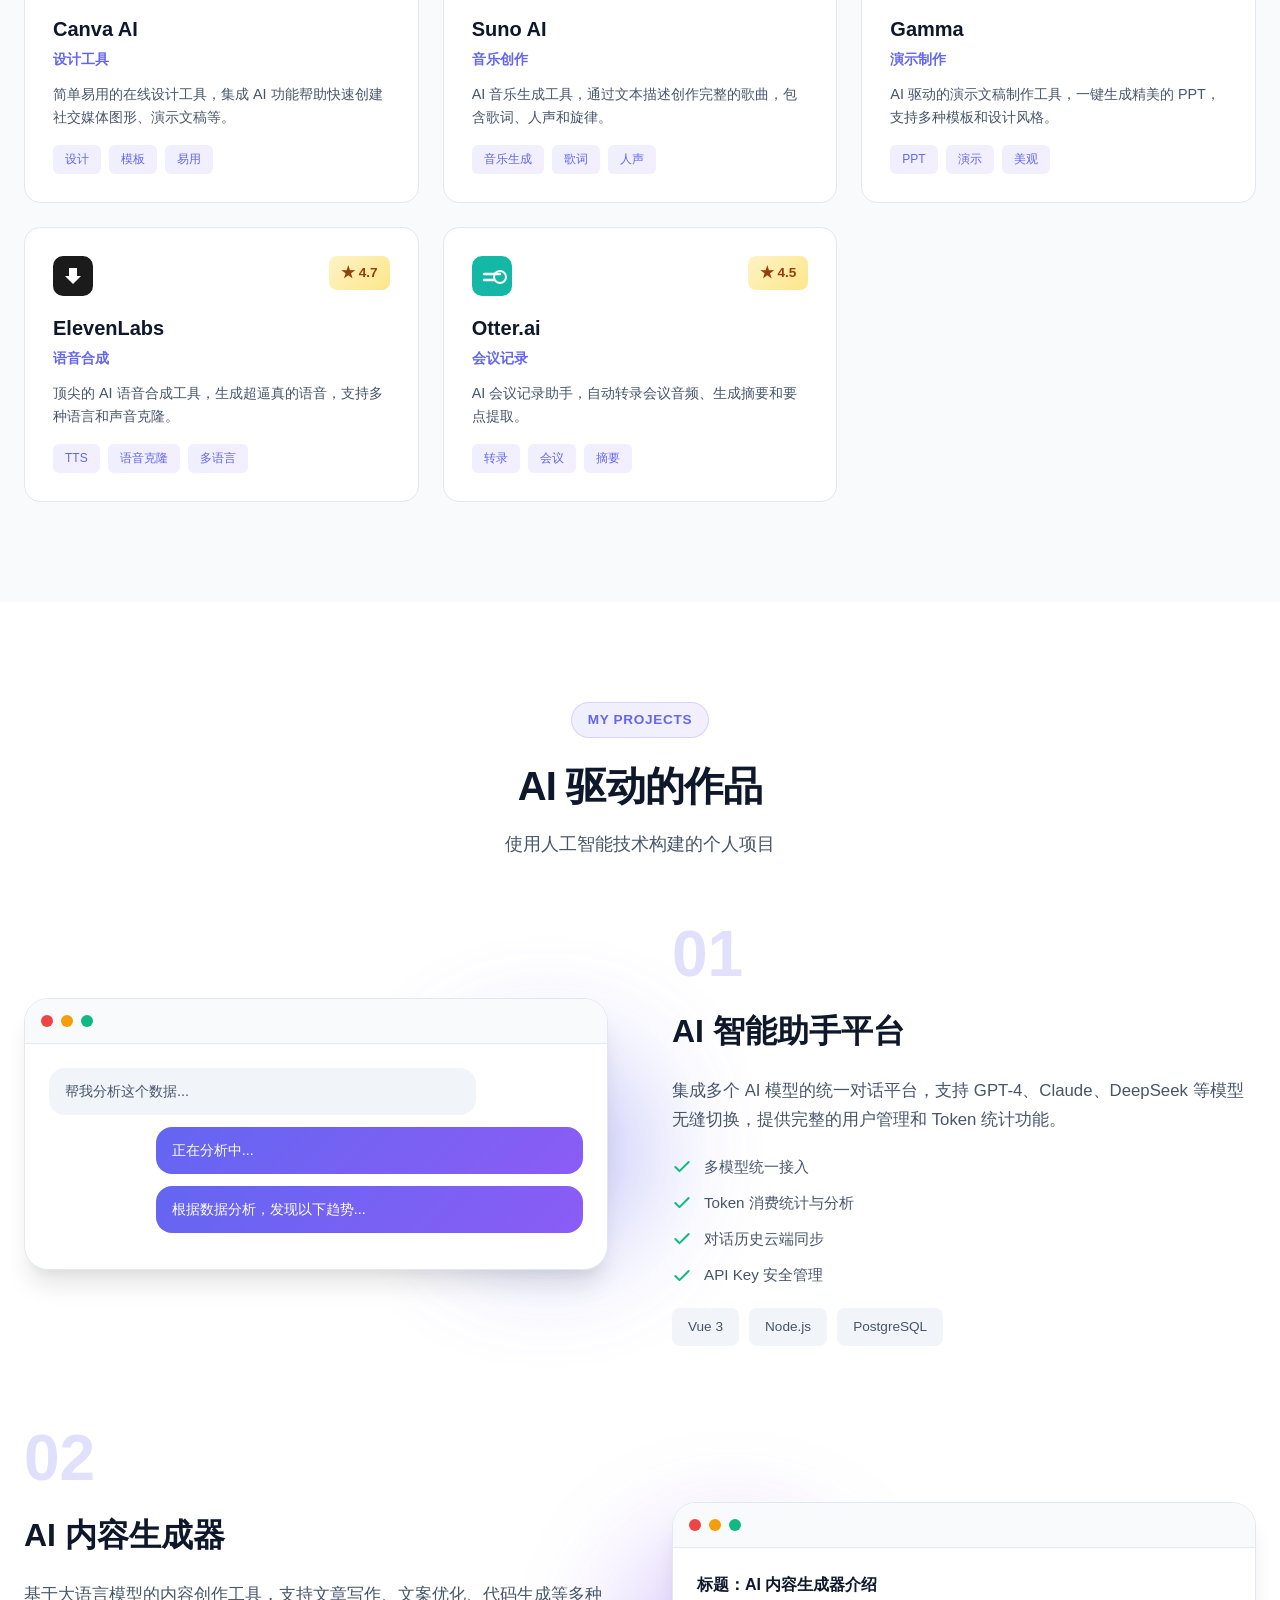
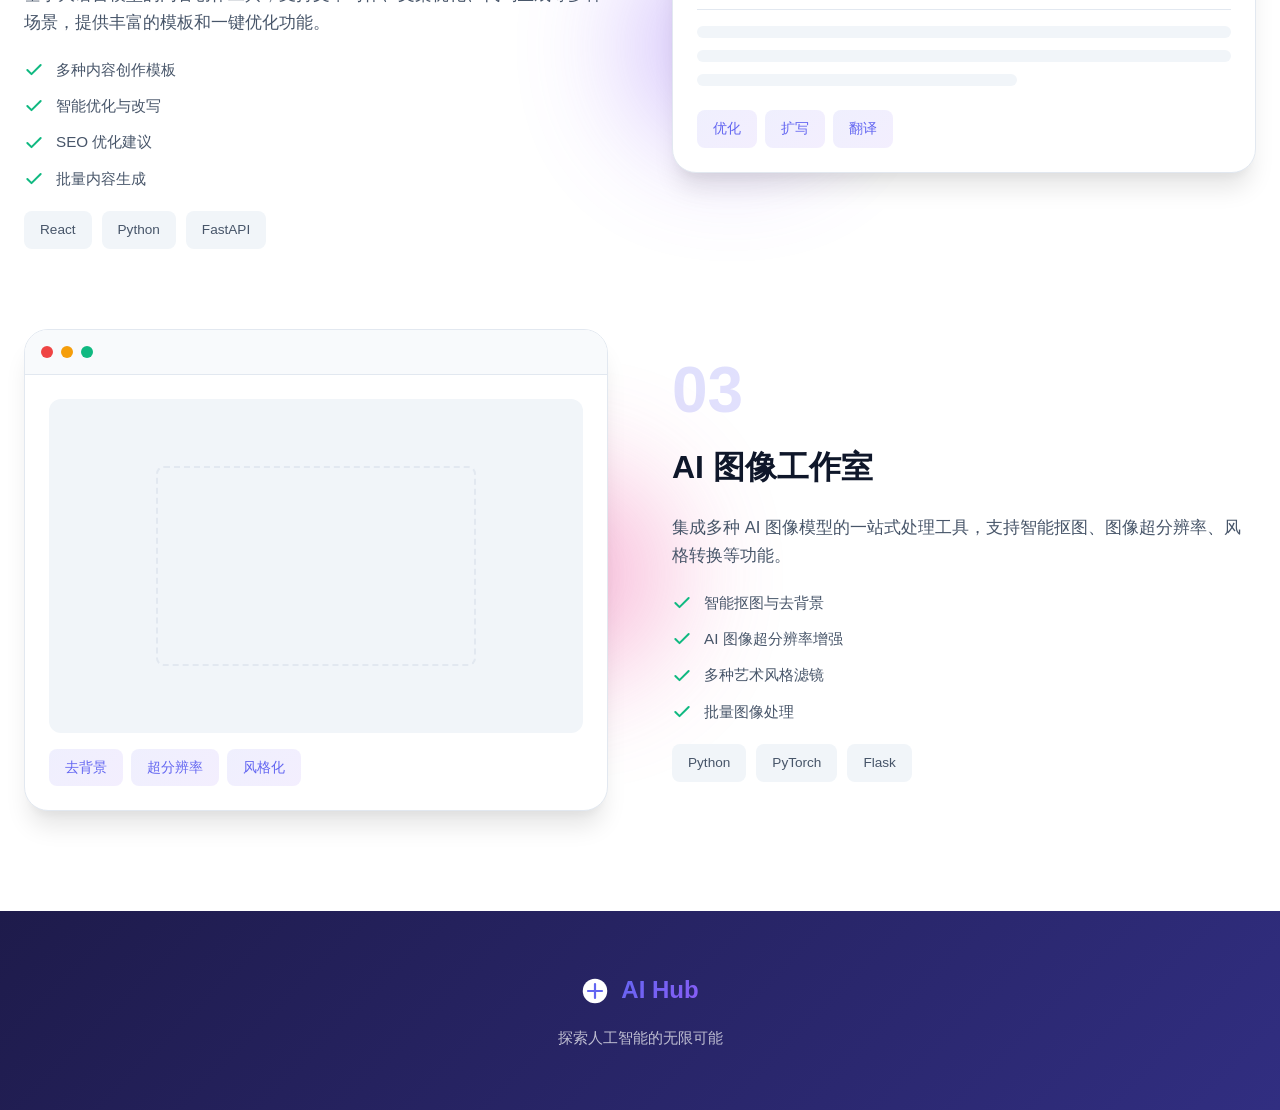
==== commit 6e776ac5: "更新" ====
--- a/index.html
+++ b/index.html
@@ -59,12 +59,12 @@
             </p>
             <div class="hero-stats">
                 <div class="stat-item">
-                    <div class="stat-value">6+</div>
+                    <div class="stat-value">15+</div>
                     <div class="stat-label">主流模型</div>
                 </div>
                 <div class="stat-divider"></div>
                 <div class="stat-item">
-                    <div class="stat-value">8+</div>
+                    <div class="stat-value">18+</div>
                     <div class="stat-label">实用工具</div>
                 </div>
                 <div class="stat-divider"></div>
@@ -100,7 +100,7 @@
             </div>
             <div class="grid models-grid">
                 <!-- GPT-4 -->
-                <div class="card model-card">
+                <a href="https://openai.com/chatgpt" target="_blank" class="card model-card">
                     <div class="card-header">
                         <div class="card-icon" style="background: linear-gradient(135deg, #10a37f 0%, #1a7f64 100%);">
                             <svg width="32" height="32" viewBox="0 0 24 24" fill="none">
@@ -124,10 +124,10 @@
                             <span>综合实力最强</span>
                         </div>
                     </div>
-                </div>
+                </a>
 
                 <!-- Claude -->
-                <div class="card model-card">
+                <a href="https://claude.ai" target="_blank" class="card model-card">
                     <div class="card-header">
                         <div class="card-icon" style="background: linear-gradient(135deg, #cc785c 0%, #a85a3f 100%);">
                             <svg width="32" height="32" viewBox="0 0 24 24" fill="none">
@@ -150,10 +150,10 @@
                             <span>200K 上下文</span>
                         </div>
                     </div>
-                </div>
+                </a>
 
                 <!-- Gemini -->
-                <div class="card model-card">
+                <a href="https://gemini.google.com" target="_blank" class="card model-card">
                     <div class="card-header">
                         <div class="card-icon" style="background: linear-gradient(135deg, #4285f4 0%, #34a853 50%, #fbbc05 100%);">
                             <svg width="32" height="32" viewBox="0 0 24 24" fill="none">
@@ -176,10 +176,10 @@
                             <span>视频理解</span>
                         </div>
                     </div>
-                </div>
+                </a>
 
                 <!-- DeepSeek -->
-                <div class="card model-card">
+                <a href="https://deepseek.com" target="_blank" class="card model-card">
                     <div class="card-header">
                         <div class="card-icon" style="background: linear-gradient(135deg, #6366f1 0%, #4f46e5 100%);">
                             <svg width="32" height="32" viewBox="0 0 24 24" fill="none">
@@ -202,10 +202,10 @@
                             <span>超低价格</span>
                         </div>
                     </div>
-                </div>
+                </a>
 
                 <!-- Qwen -->
-                <div class="card model-card">
+                <a href="https://tongyi.aliyun.com" target="_blank" class="card model-card">
                     <div class="card-header">
                         <div class="card-icon" style="background: linear-gradient(135deg, #ff6a00 0%, #ee0979 100%);">
                             <svg width="32" height="32" viewBox="0 0 24 24" fill="none">
@@ -227,10 +227,10 @@
                             <span>中文优化</span>
                         </div>
                     </div>
-                </div>
+                </a>
 
                 <!-- Llama -->
-                <div class="card model-card">
+                <a href="https://llama.meta.com" target="_blank" class="card model-card">
                     <div class="card-header">
                         <div class="card-icon" style="background: linear-gradient(135deg, #0052cc 0%, #0065ff 100%);">
                             <svg width="32" height="32" viewBox="0 0 24 24" fill="none">
@@ -254,7 +254,242 @@
                             <span>免费商用</span>
                         </div>
                     </div>
-                </div>
+                </a>
+
+                <!-- Grok -->
+                <a href="https://grok.x.ai" target="_blank" class="card model-card">
+                    <div class="card-header">
+                        <div class="card-icon" style="background: linear-gradient(135deg, #000000 0%, #1a1a1a 100%);">
+                            <svg width="32" height="32" viewBox="0 0 24 24" fill="none">
+                                <path d="M12 2L2 7l10 5 10-5-10-5zM2 17l10 5 10-5M2 12l10 5 10-5" stroke="white" stroke-width="2" stroke-linecap="round" stroke-linejoin="round"/>
+                            </svg>
+                        </div>
+                        <div class="card-badge">实时</div>
+                    </div>
+                    <h3 class="card-title">Grok 2</h3>
+                    <p class="card-company">xAI</p>
+                    <p class="card-desc">马斯克旗下 xAI 推出的大语言模型，具备实时访问 X 平台数据的能力，幽默风趣。</p>
+                    <div class="card-tags">
+                        <span class="tag">实时</span>
+                        <span class="tag">幽默</span>
+                        <span class="tag">推理</span>
+                    </div>
+                    <div class="card-footer">
+                        <div class="card-meta">
+                            <span class="meta-icon">𝕏</span>
+                            <span>实时数据</span>
+                        </div>
+                    </div>
+                </a>
+
+                <!-- Mistral -->
+                <a href="https://mistral.ai" target="_blank" class="card model-card">
+                    <div class="card-header">
+                        <div class="card-icon" style="background: linear-gradient(135deg, #ff6b35 0%, #f7931e 100%);">
+                            <svg width="32" height="32" viewBox="0 0 24 24" fill="none">
+                                <path d="M12 2L15 8L21 9L17 13L18 19L12 16L6 19L7 13L3 9L9 8L12 2Z" stroke="white" stroke-width="1.5" stroke-linejoin="round"/>
+                            </svg>
+                        </div>
+                        <div class="card-badge card-badge-gray">欧洲</div>
+                    </div>
+                    <h3 class="card-title">Mistral Large</h3>
+                    <p class="card-company">Mistral AI</p>
+                    <p class="card-desc">欧洲最强的大语言模型，以高效开源著称，提供多种尺寸的开源模型和商业 API。</p>
+                    <div class="card-tags">
+                        <span class="tag">开源</span>
+                        <span class="tag">高效</span>
+                        <span class="tag">多语言</span>
+                    </div>
+                    <div class="card-footer">
+                        <div class="card-meta">
+                            <span class="meta-icon">🇪🇺</span>
+                            <span>欧洲之光</span>
+                        </div>
+                    </div>
+                </a>
+
+                <!-- Yi -->
+                <a href="https://01.ai" target="_blank" class="card model-card">
+                    <div class="card-header">
+                        <div class="card-icon" style="background: linear-gradient(135deg, #8b5cf6 0%, #6366f1 100%);">
+                            <svg width="32" height="32" viewBox="0 0 24 24" fill="none">
+                                <circle cx="12" cy="12" r="10" stroke="white" stroke-width="2"/>
+                                <path d="M12 8v8M8 12h8" stroke="white" stroke-width="2" stroke-linecap="round"/>
+                            </svg>
+                        </div>
+                    </div>
+                    <h3 class="card-title">Yi Lightning</h3>
+                    <p class="card-company">01.AI</p>
+                    <p class="card-desc">李开复创办的零一万物推出的开源大模型，在双语能力和长文本处理上表现优异。</p>
+                    <div class="card-tags">
+                        <span class="tag">双语</span>
+                        <span class="tag">长文本</span>
+                        <span class="tag">开源</span>
+                    </div>
+                    <div class="card-footer">
+                        <div class="card-meta">
+                            <span class="meta-icon">⚡</span>
+                            <span>闪电般快速</span>
+                        </div>
+                    </div>
+                </a>
+
+                <!-- GLM -->
+                <a href="https://chatglm.cn" target="_blank" class="card model-card">
+                    <div class="card-header">
+                        <div class="card-icon" style="background: linear-gradient(135deg, #3b82f6 0%, #1d4ed8 100%);">
+                            <svg width="32" height="32" viewBox="0 0 24 24" fill="none">
+                                <rect x="3" y="3" width="18" height="18" rx="2" stroke="white" stroke-width="2"/>
+                                <path d="M9 12h6M12 9v6" stroke="white" stroke-width="2" stroke-linecap="round"/>
+                            </svg>
+                        </div>
+                    </div>
+                    <h3 class="card-title">GLM-4</h3>
+                    <p class="card-company">智谱 AI</p>
+                    <p class="card-desc">清华大学团队推出的国产大模型，在中文理解、代码生成和多模态能力上表现突出。</p>
+                    <div class="card-tags">
+                        <span class="tag">中文</span>
+                        <span class="tag">代码</span>
+                        <span class="tag">多模态</span>
+                    </div>
+                    <div class="card-footer">
+                        <div class="card-meta">
+                            <span class="meta-icon">🎓</span>
+                            <span>清华背景</span>
+                        </div>
+                    </div>
+                </a>
+
+                <!-- 文心一言 -->
+                <a href="https://yiyan.baidu.com" target="_blank" class="card model-card">
+                    <div class="card-header">
+                        <div class="card-icon" style="background: linear-gradient(135deg, #2932e1 0%, #0066ff 100%);">
+                            <svg width="32" height="32" viewBox="0 0 24 24" fill="none">
+                                <path d="M12 2L2 7l10 5 10-5-10-5z" stroke="white" stroke-width="2" stroke-linejoin="round"/>
+                                <path d="M2 17l10 5 10-5" stroke="white" stroke-width="2" stroke-linecap="round" stroke-linejoin="round"/>
+                            </svg>
+                        </div>
+                    </div>
+                    <h3 class="card-title">文心一言 4.0</h3>
+                    <p class="card-company">百度</p>
+                    <p class="card-desc">百度推出的知识增强大语言模型，深度融合中文知识图谱，擅长中文问答和创作。</p>
+                    <div class="card-tags">
+                        <span class="tag">中文</span>
+                        <span class="tag">知识图谱</span>
+                        <span class="tag">搜索</span>
+                    </div>
+                    <div class="card-footer">
+                        <div class="card-meta">
+                            <span class="meta-icon">🔍</span>
+                            <span>知识增强</span>
+                        </div>
+                    </div>
+                </a>
+
+                <!-- 豆包 -->
+                <a href="https://www.doubao.com" target="_blank" class="card model-card">
+                    <div class="card-header">
+                        <div class="card-icon" style="background: linear-gradient(135deg, #00d4aa 0%, #00a8ff 100%);">
+                            <svg width="32" height="32" viewBox="0 0 24 24" fill="none">
+                                <circle cx="12" cy="12" r="8" stroke="white" stroke-width="2"/>
+                                <path d="M12 8v4M12 16v0" stroke="white" stroke-width="2" stroke-linecap="round"/>
+                            </svg>
+                        </div>
+                        <div class="card-badge card-badge-blue">免费</div>
+                    </div>
+                    <h3 class="card-title">豆包 Pro</h3>
+                    <p class="card-company">字节跳动</p>
+                    <p class="card-desc">字节跳动推出的 AI 助手，支持语音交互，在对话体验和内容创作上表现出色。</p>
+                    <div class="card-tags">
+                        <span class="tag">语音</span>
+                        <span class="tag">对话</span>
+                        <span class="tag">免费</span>
+                    </div>
+                    <div class="card-footer">
+                        <div class="card-meta">
+                            <span class="meta-icon">🎙️</span>
+                            <span>语音交互</span>
+                        </div>
+                    </div>
+                </a>
+
+                <!-- Moonshot -->
+                <a href="https://kimi.moonshot.cn" target="_blank" class="card model-card">
+                    <div class="card-header">
+                        <div class="card-icon" style="background: linear-gradient(135deg, #8855ff 0%, #6633cc 100%);">
+                            <svg width="32" height="32" viewBox="0 0 24 24" fill="none">
+                                <circle cx="12" cy="12" r="10" stroke="white" stroke-width="2"/>
+                                <path d="M12 6v12M8 10l8 4M16 10l-8 4" stroke="white" stroke-width="2" stroke-linecap="round" stroke-linejoin="round"/>
+                            </svg>
+                        </div>
+                        <div class="card-badge card-badge-purple">长文</div>
+                    </div>
+                    <h3 class="card-title">Kimi (Moonshot)</h3>
+                    <p class="card-company">Moonshot AI</p>
+                    <p class="card-desc">主打超长上下文处理能力的 AI 助手，支持 200 万字输入，擅长长文档阅读和分析。</p>
+                    <div class="card-tags">
+                        <span class="tag">超长文本</span>
+                        <span class="tag">文档</span>
+                        <span class="tag">搜索</span>
+                    </div>
+                    <div class="card-footer">
+                        <div class="card-meta">
+                            <span class="meta-icon">📚</span>
+                            <span>200 万字</span>
+                        </div>
+                    </div>
+                </a>
+
+                <!-- MiniMax -->
+                <a href="https://www.minimaxi.com" target="_blank" class="card model-card">
+                    <div class="card-header">
+                        <div class="card-icon" style="background: linear-gradient(135deg, #ff6b9d 0%, #c44569 100%);">
+                            <svg width="32" height="32" viewBox="0 0 24 24" fill="none">
+                                <path d="M12 21.35l-1.45-1.32C5.4 15.36 2 12.28 2 8.5 2 5.42 4.42 3 7.5 3c1.74 0 3.41.81 4.5 2.09C13.09 3.81 14.76 3 16.5 3 19.58 3 22 5.42 22 8.5c0 3.78-3.4 6.86-8.55 11.54L12 21.35z" stroke="white" stroke-width="1.5"/>
+                            </svg>
+                        </div>
+                    </div>
+                    <h3 class="card-title">MiniMax</h3>
+                    <p class="card-company">MiniMax</p>
+                    <p class="card-desc">国内领先的 AI 大模型公司，提供文本、语音、图像等多种模态的 AI 服务。</p>
+                    <div class="card-tags">
+                        <span class="tag">多模态</span>
+                        <span class="tag">语音</span>
+                        <span class="tag">角色扮演</span>
+                    </div>
+                    <div class="card-footer">
+                        <div class="card-meta">
+                            <span class="meta-icon">🎭</span>
+                            <span>角色对话</span>
+                        </div>
+                    </div>
+                </a>
+
+                <!-- Databricks -->
+                <a href="https://www.databricks.com/blog/introducing-dbrx" target="_blank" class="card model-card">
+                    <div class="card-header">
+                        <div class="card-icon" style="background: linear-gradient(135deg, #ff3621 0%, #c41e3a 100%);">
+                            <svg width="32" height="32" viewBox="0 0 24 24" fill="none">
+                                <path d="M12 2L2 7l10 5 10-5-10-5zM2 17l10 5 10-5M2 12l10 5 10-5" stroke="white" stroke-width="2" stroke-linecap="round" stroke-linejoin="round"/>
+                            </svg>
+                        </div>
+                        <div class="card-badge card-badge-gray">开源</div>
+                    </div>
+                    <h3 class="card-title">DBRX</h3>
+                    <p class="card-company">Databricks</p>
+                    <p class="card-desc">Databricks 推出的开源大语言模型，采用细粒度混合专家架构，性能卓越。</p>
+                    <div class="card-tags">
+                        <span class="tag">开源</span>
+                        <span class="tag">MoE</span>
+                        <span class="tag">企业</span>
+                    </div>
+                    <div class="card-footer">
+                        <div class="card-meta">
+                            <span class="meta-icon">🏢</span>
+                            <span>企业级</span>
+                        </div>
+                    </div>
+                </a>
             </div>
         </div>
     </section>
@@ -268,8 +503,38 @@
                 <p class="section-desc">提升工作效率的 AI 辅助工具精选</p>
             </div>
             <div class="grid tools-grid">
+                <!-- ChatGPT -->
+                <a href="https://chat.openai.com" target="_blank" class="card tool-card">
+                    <div class="tool-header">
+                        <div class="tool-icon">
+                            <svg width="40" height="40" viewBox="0 0 40 40" fill="none">
+                                <rect width="40" height="40" rx="10" fill="url(#chatgptGrad)"/>
+                                <circle cx="20" cy="20" r="8" stroke="white" stroke-width="2.5"/>
+                                <path d="M20 10v6M20 24v6M10 20h6M24 20h6" stroke="white" stroke-width="2.5" stroke-linecap="round"/>
+                                <defs>
+                                    <linearGradient id="chatgptGrad" x1="0" y1="0" x2="40" y2="40">
+                                        <stop offset="0%" stop-color="#10a37f"/>
+                                        <stop offset="100%" stop-color="#1a7f64"/>
+                                    </linearGradient>
+                                </defs>
+                            </svg>
+                        </div>
+                        <div class="tool-rating">
+                            <span>★ 4.9</span>
+                        </div>
+                    </div>
+                    <h3 class="tool-title">ChatGPT</h3>
+                    <p class="tool-category">AI 助手</p>
+                    <p class="tool-desc">OpenAI 推出的对话式 AI 助手，基于 GPT-4/GPT-4o 模型，支持文本、图像、语音交互。</p>
+                    <div class="tool-features">
+                        <span class="feature-tag">对话</span>
+                        <span class="feature-tag">多模态</span>
+                        <span class="feature-tag">插件</span>
+                    </div>
+                </a>
+
                 <!-- Cursor -->
-                <div class="card tool-card">
+                <a href="https://cursor.sh" target="_blank" class="card tool-card">
                     <div class="tool-header">
                         <div class="tool-icon">
                             <svg width="40" height="40" viewBox="0 0 40 40" fill="none">
@@ -289,23 +554,52 @@
                     </div>
                     <h3 class="tool-title">Cursor</h3>
                     <p class="tool-category">开发工具</p>
-                    <p class="tool-desc">AI 原生代码编辑器，内置 GPT-4 和 Claude，支持自然语言编程和智能代码补全，彻底改变编程体验。</p>
+                    <p class="tool-desc">AI 原生代码编辑器，内置 GPT-4 和 Claude，支持自然语言编程和智能代码补全。</p>
                     <div class="tool-features">
                         <span class="feature-tag">代码补全</span>
                         <span class="feature-tag">AI 聊天</span>
                         <span class="feature-tag">多模型</span>
                     </div>
-                </div>
-
-                <!-- Claude Code -->
-                <div class="card tool-card">
-                    <div class="tool-header">
-                        <div class="tool-icon">
-                            <svg width="40" height="40" viewBox="0 0 40 40" fill="none">
-                                <rect width="40" height="40" rx="10" fill="url(#claudeCodeGrad)"/>
-                                <path d="M12 20h16M12 14h16M12 26h10" stroke="white" stroke-width="2.5" stroke-linecap="round"/>
-                                <defs>
-                                    <linearGradient id="claudeCodeGrad" x1="0" y1="0" x2="40" y2="40">
+                </a>
+
+                <!-- GitHub Copilot -->
+                <a href="https://github.com/features/copilot" target="_blank" class="card tool-card">
+                    <div class="tool-header">
+                        <div class="tool-icon">
+                            <svg width="40" height="40" viewBox="0 0 40 40" fill="none">
+                                <rect width="40" height="40" rx="10" fill="url(#copilotGrad)"/>
+                                <path d="M20 10v20M15 15l5-5 5 5M15 25l5 5 5-5" stroke="white" stroke-width="2.5" stroke-linecap="round" stroke-linejoin="round"/>
+                                <defs>
+                                    <linearGradient id="copilotGrad" x1="0" y1="0" x2="40" y2="40">
+                                        <stop offset="0%" stop-color="#000000"/>
+                                        <stop offset="100%" stop-color="#333333"/>
+                                    </linearGradient>
+                                </defs>
+                            </svg>
+                        </div>
+                        <div class="tool-rating">
+                            <span>★ 4.8</span>
+                        </div>
+                    </div>
+                    <h3 class="tool-title">GitHub Copilot</h3>
+                    <p class="tool-category">开发工具</p>
+                    <p class="tool-desc">GitHub 推出的 AI 编程助手，集成在 VS Code 等编辑器中，实时提供代码建议。</p>
+                    <div class="tool-features">
+                        <span class="feature-tag">代码补全</span>
+                        <span class="feature-tag">VS Code</span>
+                        <span class="feature-tag">多语言</span>
+                    </div>
+                </a>
+
+                <!-- Claude -->
+                <a href="https://claude.ai" target="_blank" class="card tool-card">
+                    <div class="tool-header">
+                        <div class="tool-icon">
+                            <svg width="40" height="40" viewBox="0 0 40 40" fill="none">
+                                <rect width="40" height="40" rx="10" fill="url(#claudeGrad)"/>
+                                <path d="M12 12l10 4-4 2-2 4-4-10z" fill="white"/>
+                                <defs>
+                                    <linearGradient id="claudeGrad" x1="0" y1="0" x2="40" y2="40">
                                         <stop offset="0%" stop-color="#cc785c"/>
                                         <stop offset="100%" stop-color="#a85a3f"/>
                                     </linearGradient>
@@ -313,21 +607,21 @@
                             </svg>
                         </div>
                         <div class="tool-rating">
-                            <span>★ 4.8</span>
-                        </div>
-                    </div>
-                    <h3 class="tool-title">Claude Code</h3>
-                    <p class="tool-category">CLI 工具</p>
-                    <p class="tool-desc">Anthropic 官方命令行工具，直接在终端中使用 AI 进行编程、文件操作和项目管理。</p>
-                    <div class="tool-features">
-                        <span class="feature-tag">终端集成</span>
-                        <span class="feature-tag">文件操作</span>
-                        <span class="feature-tag">快速</span>
-                    </div>
-                </div>
+                            <span>★ 4.9</span>
+                        </div>
+                    </div>
+                    <h3 class="tool-title">Claude</h3>
+                    <p class="tool-category">AI 助手</p>
+                    <p class="tool-desc">Anthropic 推出的 AI 助手，以安全、长文本处理著称，支持文档分析和复杂推理。</p>
+                    <div class="tool-features">
+                        <span class="feature-tag">长文本</span>
+                        <span class="feature-tag">文档</span>
+                        <span class="feature-tag">安全</span>
+                    </div>
+                </a>
 
                 <!-- Perplexity -->
-                <div class="card tool-card">
+                <a href="https://perplexity.ai" target="_blank" class="card tool-card">
                     <div class="tool-header">
                         <div class="tool-icon">
                             <svg width="40" height="40" viewBox="0 0 40 40" fill="none">
@@ -354,10 +648,101 @@
                         <span class="feature-tag">实时搜索</span>
                         <span class="feature-tag">学术</span>
                     </div>
-                </div>
+                </a>
+
+                <!-- Midjourney -->
+                <a href="https://midjourney.com" target="_blank" class="card tool-card">
+                    <div class="tool-header">
+                        <div class="tool-icon">
+                            <svg width="40" height="40" viewBox="0 0 40 40" fill="none">
+                                <rect width="40" height="40" rx="10" fill="url(#midjourneyGrad)"/>
+                                <circle cx="20" cy="20" r="12" stroke="white" stroke-width="2"/>
+                                <path d="M14 20h12M20 14v12" stroke="white" stroke-width="2" stroke-linecap="round"/>
+                                <defs>
+                                    <linearGradient id="midjourneyGrad" x1="0" y1="0" x2="40" y2="40">
+                                        <stop offset="0%" stop-color="#663399"/>
+                                        <stop offset="100%" stop-color="#442266"/>
+                                    </linearGradient>
+                                </defs>
+                            </svg>
+                        </div>
+                        <div class="tool-rating">
+                            <span>★ 4.8</span>
+                        </div>
+                    </div>
+                    <h3 class="tool-title">Midjourney</h3>
+                    <p class="tool-category">图像生成</p>
+                    <p class="tool-desc">顶尖的 AI 图像生成工具，通过文本提示词创作精美艺术画作，风格多样。</p>
+                    <div class="tool-features">
+                        <span class="feature-tag">艺术创作</span>
+                        <span class="feature-tag">高质量</span>
+                        <span class="feature-tag">Discord</span>
+                    </div>
+                </a>
+
+                <!-- Runway -->
+                <a href="https://runwayml.com" target="_blank" class="card tool-card">
+                    <div class="tool-header">
+                        <div class="tool-icon">
+                            <svg width="40" height="40" viewBox="0 0 40 40" fill="none">
+                                <rect width="40" height="40" rx="10" fill="url(#runwayGrad)"/>
+                                <rect x="10" y="12" width="20" height="16" rx="2" stroke="white" stroke-width="2"/>
+                                <polygon points="18,22 22,20 18,18" fill="white"/>
+                                <defs>
+                                    <linearGradient id="runwayGrad" x1="0" y1="0" x2="40" y2="40">
+                                        <stop offset="0%" stop-color="#ff6b35"/>
+                                        <stop offset="100%" stop-color="#f7931e"/>
+                                    </linearGradient>
+                                </defs>
+                            </svg>
+                        </div>
+                        <div class="tool-rating">
+                            <span>★ 4.6</span>
+                        </div>
+                    </div>
+                    <h3 class="tool-title">Runway</h3>
+                    <p class="tool-category">视频生成</p>
+                    <p class="tool-desc">专业的 AI 视频生成和编辑平台，支持文本生成视频、视频编辑和特效制作。</p>
+                    <div class="tool-features">
+                        <span class="feature-tag">视频生成</span>
+                        <span class="feature-tag">编辑</span>
+                        <span class="feature-tag">特效</span>
+                    </div>
+                </a>
+
+                <!-- Figma AI -->
+                <a href="https://figma.com/ai" target="_blank" class="card tool-card">
+                    <div class="tool-header">
+                        <div class="tool-icon">
+                            <svg width="40" height="40" viewBox="0 0 40 40" fill="none">
+                                <rect width="40" height="40" rx="10" fill="url(#figmaGrad)"/>
+                                <circle cx="16" cy="20" r="6" fill="white"/>
+                                <circle cx="24" cy="14" r="6" fill="white"/>
+                                <circle cx="24" cy="26" r="6" fill="white"/>
+                                <defs>
+                                    <linearGradient id="figmaGrad" x1="0" y1="0" x2="40" y2="40">
+                                        <stop offset="0%" stop-color="#f24e1e"/>
+                                        <stop offset="100%" stop-color="#ff7262"/>
+                                    </linearGradient>
+                                </defs>
+                            </svg>
+                        </div>
+                        <div class="tool-rating">
+                            <span>★ 4.7</span>
+                        </div>
+                    </div>
+                    <h3 class="tool-title">Figma AI</h3>
+                    <p class="tool-category">设计工具</p>
+                    <p class="tool-desc">集成 AI 的协作设计工具，支持智能布局、一键生成设计和原型制作。</p>
+                    <div class="tool-features">
+                        <span class="feature-tag">UI 设计</span>
+                        <span class="feature-tag">协作</span>
+                        <span class="feature-tag">原型</span>
+                    </div>
+                </a>
 
                 <!-- Notion AI -->
-                <div class="card tool-card">
+                <a href="https://notion.so/product/ai" target="_blank" class="card tool-card">
                     <div class="tool-header">
                         <div class="tool-icon">
                             <svg width="40" height="40" viewBox="0 0 40 40" fill="none">
@@ -384,10 +769,10 @@
                         <span class="feature-tag">笔记</span>
                         <span class="feature-tag">协作</span>
                     </div>
-                </div>
+                </a>
 
                 <!-- v0.dev -->
-                <div class="card tool-card">
+                <a href="https://v0.dev" target="_blank" class="card tool-card">
                     <div class="tool-header">
                         <div class="tool-icon">
                             <svg width="40" height="40" viewBox="0 0 40 40" fill="none">
@@ -413,10 +798,98 @@
                         <span class="feature-tag">React</span>
                         <span class="feature-tag">Shadcn</span>
                     </div>
-                </div>
+                </a>
+
+                <!-- Jasper -->
+                <a href="https://jasper.ai" target="_blank" class="card tool-card">
+                    <div class="tool-header">
+                        <div class="tool-icon">
+                            <svg width="40" height="40" viewBox="0 0 40 40" fill="none">
+                                <rect width="40" height="40" rx="10" fill="url(#jasperGrad)"/>
+                                <path d="M12 16h16M12 20h16M12 24h10" stroke="white" stroke-width="2.5" stroke-linecap="round"/>
+                                <defs>
+                                    <linearGradient id="jasperGrad" x1="0" y1="0" x2="40" y2="40">
+                                        <stop offset="0%" stop-color="#7c3aed"/>
+                                        <stop offset="100%" stop-color="#5b21b6"/>
+                                    </linearGradient>
+                                </defs>
+                            </svg>
+                        </div>
+                        <div class="tool-rating">
+                            <span>★ 4.5</span>
+                        </div>
+                    </div>
+                    <h3 class="tool-title">Jasper</h3>
+                    <p class="tool-category">营销文案</p>
+                    <p class="tool-desc">专业的 AI 营销文案生成工具，帮助创建广告文案、博客文章和社交媒体内容。</p>
+                    <div class="tool-features">
+                        <span class="feature-tag">营销</span>
+                        <span class="feature-tag">文案</span>
+                        <span class="feature-tag">品牌</span>
+                    </div>
+                </a>
+
+                <!-- Copy.ai -->
+                <a href="https://copy.ai" target="_blank" class="card tool-card">
+                    <div class="tool-header">
+                        <div class="tool-icon">
+                            <svg width="40" height="40" viewBox="0 0 40 40" fill="none">
+                                <rect width="40" height="40" rx="10" fill="url(#copyaiGrad)"/>
+                                <path d="M14 12v16M20 16v8M26 14v12" stroke="white" stroke-width="2.5" stroke-linecap="round"/>
+                                <defs>
+                                    <linearGradient id="copyaiGrad" x1="0" y1="0" x2="40" y2="40">
+                                        <stop offset="0%" stop-color="#3b82f6"/>
+                                        <stop offset="100%" stop-color="#2563eb"/>
+                                    </linearGradient>
+                                </defs>
+                            </svg>
+                        </div>
+                        <div class="tool-rating">
+                            <span>★ 4.4</span>
+                        </div>
+                    </div>
+                    <h3 class="tool-title">Copy.ai</h3>
+                    <p class="tool-category">文案写作</p>
+                    <p class="tool-desc">快速生成各类营销文案的 AI 工具，支持邮件、社交媒体、广告等多种场景。</p>
+                    <div class="tool-features">
+                        <span class="feature-tag">文案</span>
+                        <span class="feature-tag">邮件</span>
+                        <span class="feature-tag">社交</span>
+                    </div>
+                </a>
+
+                <!-- Canva AI -->
+                <a href="https://canva.com/ai" target="_blank" class="card tool-card">
+                    <div class="tool-header">
+                        <div class="tool-icon">
+                            <svg width="40" height="40" viewBox="0 0 40 40" fill="none">
+                                <rect width="40" height="40" rx="10" fill="url(#canvaGrad)"/>
+                                <circle cx="20" cy="20" r="10" stroke="white" stroke-width="2"/>
+                                <path d="M16 18h8M16 22h5" stroke="white" stroke-width="2" stroke-linecap="round"/>
+                                <defs>
+                                    <linearGradient id="canvaGrad" x1="0" y1="0" x2="40" y2="40">
+                                        <stop offset="0%" stop-color="#00c4cc"/>
+                                        <stop offset="100%" stop-color="#7d2ae8"/>
+                                    </linearGradient>
+                                </defs>
+                            </svg>
+                        </div>
+                        <div class="tool-rating">
+                            <span>★ 4.7</span>
+                        </div>
+                    </div>
+                    <h3 class="tool-title">Canva AI</h3>
+                    <p class="tool-category">设计工具</p>
+                    <p class="tool-desc">简单易用的在线设计工具，集成 AI 功能帮助快速创建社交媒体图形、演示文稿等。</p>
+                    <div class="tool-features">
+                        <span class="feature-tag">设计</span>
+                        <span class="feature-tag">模板</span>
+                        <span class="feature-tag">易用</span>
+                    </div>
+                </a>
 
                 <!-- Suno -->
-                <div class="card tool-card">
+                <a href="https://suno.ai" target="_blank" class="card tool-card">
                     <div class="tool-header">
                         <div class="tool-icon">
                             <svg width="40" height="40" viewBox="0 0 40 40" fill="none">
@@ -444,7 +917,96 @@
                         <span class="feature-tag">歌词</span>
                         <span class="feature-tag">人声</span>
                     </div>
-                </div>
+                </a>
+
+                <!-- Gamma -->
+                <a href="https://gamma.app" target="_blank" class="card tool-card">
+                    <div class="tool-header">
+                        <div class="tool-icon">
+                            <svg width="40" height="40" viewBox="0 0 40 40" fill="none">
+                                <rect width="40" height="40" rx="10" fill="url(#gammaGrad)"/>
+                                <rect x="12" y="14" width="16" height="12" rx="2" stroke="white" stroke-width="2"/>
+                                <path d="M18 20l4 2 4-2" stroke="white" stroke-width="2" stroke-linecap="round" stroke-linejoin="round"/>
+                                <defs>
+                                    <linearGradient id="gammaGrad" x1="0" y1="0" x2="40" y2="40">
+                                        <stop offset="0%" stop-color="#8b5cf6"/>
+                                        <stop offset="100%" stop-color="#6366f1"/>
+                                    </linearGradient>
+                                </defs>
+                            </svg>
+                        </div>
+                        <div class="tool-rating">
+                            <span>★ 4.6</span>
+                        </div>
+                    </div>
+                    <h3 class="tool-title">Gamma</h3>
+                    <p class="tool-category">演示制作</p>
+                    <p class="tool-desc">AI 驱动的演示文稿制作工具，一键生成精美的 PPT，支持多种模板和设计风格。</p>
+                    <div class="tool-features">
+                        <span class="feature-tag">PPT</span>
+                        <span class="feature-tag">演示</span>
+                        <span class="feature-tag">美观</span>
+                    </div>
+                </a>
+
+                <!-- ElevenLabs -->
+                <a href="https://elevenlabs.io" target="_blank" class="card tool-card">
+                    <div class="tool-header">
+                        <div class="tool-icon">
+                            <svg width="40" height="40" viewBox="0 0 40 40" fill="none">
+                                <rect width="40" height="40" rx="10" fill="url(#elevenlabsGrad)"/>
+                                <path d="M12 20h4v-8h8v8h4l-8 8-8-8z" fill="white"/>
+                                <defs>
+                                    <linearGradient id="elevenlabsGrad" x1="0" y1="0" x2="40" y2="40">
+                                        <stop offset="0%" stop-color="#1a1a1a"/>
+                                        <stop offset="100%" stop-color="#4a4a4a"/>
+                                    </linearGradient>
+                                </defs>
+                            </svg>
+                        </div>
+                        <div class="tool-rating">
+                            <span>★ 4.7</span>
+                        </div>
+                    </div>
+                    <h3 class="tool-title">ElevenLabs</h3>
+                    <p class="tool-category">语音合成</p>
+                    <p class="tool-desc">顶尖的 AI 语音合成工具，生成超逼真的语音，支持多种语言和声音克隆。</p>
+                    <div class="tool-features">
+                        <span class="feature-tag">TTS</span>
+                        <span class="feature-tag">语音克隆</span>
+                        <span class="feature-tag">多语言</span>
+                    </div>
+                </a>
+
+                <!-- Otter.ai -->
+                <a href="https://otter.ai" target="_blank" class="card tool-card">
+                    <div class="tool-header">
+                        <div class="tool-icon">
+                            <svg width="40" height="40" viewBox="0 0 40 40" fill="none">
+                                <rect width="40" height="40" rx="10" fill="url(#otterGrad)"/>
+                                <path d="M12 18h16M12 24h10" stroke="white" stroke-width="2.5" stroke-linecap="round"/>
+                                <circle cx="28" cy="21" r="6" stroke="white" stroke-width="2"/>
+                                <defs>
+                                    <linearGradient id="otterGrad" x1="0" y1="0" x2="40" y2="40">
+                                        <stop offset="0%" stop-color="#14b8a6"/>
+                                        <stop offset="100%" stop-color="#0d9488"/>
+                                    </linearGradient>
+                                </defs>
+                            </svg>
+                        </div>
+                        <div class="tool-rating">
+                            <span>★ 4.5</span>
+                        </div>
+                    </div>
+                    <h3 class="tool-title">Otter.ai</h3>
+                    <p class="tool-category">会议记录</p>
+                    <p class="tool-desc">AI 会议记录助手，自动转录会议音频、生成摘要和要点提取。</p>
+                    <div class="tool-features">
+                        <span class="feature-tag">转录</span>
+                        <span class="feature-tag">会议</span>
+                        <span class="feature-tag">摘要</span>
+                    </div>
+                </a>
             </div>
         </div>
     </section>
--- a/styles.css
+++ b/styles.css
@@ -6,17 +6,28 @@
 }
 
 :root {
-    --primary-color: #667eea;
-    --secondary-color: #764ba2;
-    --text-dark: #1a202c;
-    --text-gray: #4a5568;
-    --text-light: #a0aec0;
-    --bg-light: #f7fafc;
-    --bg-white: #ffffff;
+    --primary: #6366f1;
+    --primary-dark: #4f46e5;
+    --primary-light: #818cf8;
+    --secondary: #8b5cf6;
+    --accent: #ec4899;
+    --success: #10b981;
+    --warning: #f59e0b;
+    --text-primary: #0f172a;
+    --text-secondary: #475569;
+    --text-tertiary: #94a3b8;
+    --bg-primary: #ffffff;
+    --bg-secondary: #f8fafc;
+    --bg-tertiary: #f1f5f9;
     --border-color: #e2e8f0;
-    --shadow-sm: 0 1px 3px rgba(0, 0, 0, 0.1);
-    --shadow-md: 0 4px 6px rgba(0, 0, 0, 0.1);
-    --shadow-lg: 0 10px 25px rgba(0, 0, 0, 0.1);
+    --shadow-sm: 0 1px 2px rgba(0, 0, 0, 0.05);
+    --shadow-md: 0 4px 6px -1px rgba(0, 0, 0, 0.1), 0 2px 4px -1px rgba(0, 0, 0, 0.06);
+    --shadow-lg: 0 10px 15px -3px rgba(0, 0, 0, 0.1), 0 4px 6px -2px rgba(0, 0, 0, 0.05);
+    --shadow-xl: 0 20px 25px -5px rgba(0, 0, 0, 0.1), 0 10px 10px -5px rgba(0, 0, 0, 0.04);
+    --radius-sm: 8px;
+    --radius-md: 12px;
+    --radius-lg: 16px;
+    --radius-xl: 24px;
 }
 
 html {
@@ -25,25 +36,83 @@
 
 body {
     font-family: -apple-system, BlinkMacSystemFont, 'Segoe UI', Roboto, 'Helvetica Neue', Arial, 'PingFang SC', 'Microsoft YaHei', sans-serif;
-    color: var(--text-dark);
+    color: var(--text-primary);
     line-height: 1.6;
-    background-color: var(--bg-white);
+    background-color: var(--bg-primary);
+    overflow-x: hidden;
+}
+
+/* 背景装饰 */
+.bg-gradient {
+    position: fixed;
+    top: 0;
+    left: 0;
+    right: 0;
+    height: 100vh;
+    background: linear-gradient(180deg, #f0f4ff 0%, #ffffff 50%, #faf5ff 100%);
+    z-index: -2;
+}
+
+.bg-shapes {
+    position: fixed;
+    top: 0;
+    left: 0;
+    right: 0;
+    height: 100vh;
+    z-index: -1;
+    overflow: hidden;
+}
+
+.shape {
+    position: absolute;
+    border-radius: 50%;
+    filter: blur(80px);
+    opacity: 0.5;
+}
+
+.shape-1 {
+    width: 600px;
+    height: 600px;
+    background: linear-gradient(135deg, #6366f1 0%, #8b5cf6 100%);
+    top: -200px;
+    right: -200px;
+}
+
+.shape-2 {
+    width: 400px;
+    height: 400px;
+    background: linear-gradient(135deg, #ec4899 0%, #f43f5e 100%);
+    top: 50%;
+    left: -100px;
+}
+
+.shape-3 {
+    width: 500px;
+    height: 500px;
+    background: linear-gradient(135deg, #06b6d4 0%, #3b82f6 100%);
+    bottom: -150px;
+    right: 20%;
 }
 
 .container {
-    max-width: 1200px;
+    max-width: 1280px;
     margin: 0 auto;
-    padding: 0 20px;
+    padding: 0 24px;
 }
 
 /* 导航栏 */
 .navbar {
-    background: rgba(255, 255, 255, 0.95);
-    backdrop-filter: blur(10px);
-    position: sticky;
+    position: fixed;
     top: 0;
+    left: 0;
+    right: 0;
     z-index: 1000;
-    border-bottom: 1px solid var(--border-color);
+    transition: all 0.3s ease;
+}
+
+.navbar-scrolled {
+    background: rgba(255, 255, 255, 0.9);
+    backdrop-filter: blur(20px);
     box-shadow: var(--shadow-sm);
 }
 
@@ -51,371 +120,880 @@
     display: flex;
     justify-content: space-between;
     align-items: center;
-    padding: 1rem 20px;
-}
-
-.nav-brand h1 {
+    padding: 16px 24px;
+}
+
+.nav-brand {
+    display: flex;
+    align-items: center;
+    gap: 12px;
+}
+
+.brand-icon svg {
+    display: block;
+}
+
+.brand-text {
     font-size: 1.5rem;
-    background: linear-gradient(135deg, var(--primary-color), var(--secondary-color));
+    font-weight: 700;
+    background: linear-gradient(135deg, var(--primary), var(--secondary));
     -webkit-background-clip: text;
     -webkit-text-fill-color: transparent;
     background-clip: text;
-    font-weight: 700;
 }
 
 .nav-menu {
     display: flex;
     list-style: none;
-    gap: 2rem;
-}
-
-.nav-menu a {
+    gap: 8px;
+}
+
+.nav-link {
+    display: flex;
+    align-items: center;
+    gap: 8px;
+    padding: 10px 20px;
     text-decoration: none;
-    color: var(--text-gray);
+    color: var(--text-secondary);
     font-weight: 500;
-    transition: color 0.3s ease;
-}
-
-.nav-menu a:hover {
-    color: var(--primary-color);
+    font-size: 0.95rem;
+    border-radius: var(--radius-sm);
+    transition: all 0.2s ease;
+    position: relative;
+}
+
+.nav-link:hover {
+    color: var(--primary);
+    background: var(--bg-tertiary);
+}
+
+.nav-indicator {
+    width: 8px;
+    height: 8px;
+    border-radius: 50%;
+    background: var(--primary);
+    opacity: 0;
+    transition: opacity 0.2s ease;
+}
+
+.nav-link:hover .nav-indicator {
+    opacity: 1;
 }
 
 /* Hero 区域 */
 .hero {
-    background: linear-gradient(135deg, #667eea 0%, #764ba2 100%);
-    color: white;
-    padding: 120px 0;
+    min-height: 100vh;
+    display: flex;
+    flex-direction: column;
+    justify-content: center;
+    padding: 120px 0 80px;
+    position: relative;
+}
+
+.hero-badge {
+    display: inline-flex;
+    align-items: center;
+    gap: 8px;
+    padding: 8px 16px;
+    background: rgba(99, 102, 241, 0.1);
+    border: 1px solid rgba(99, 102, 241, 0.2);
+    border-radius: 100px;
+    font-size: 0.9rem;
+    color: var(--primary);
+    font-weight: 500;
+    margin-bottom: 24px;
+}
+
+.badge-dot {
+    width: 8px;
+    height: 8px;
+    border-radius: 50%;
+    background: var(--primary);
+    animation: pulse 2s infinite;
+}
+
+@keyframes pulse {
+    0%, 100% { opacity: 1; }
+    50% { opacity: 0.5; }
+}
+
+.hero-title {
+    font-size: 4rem;
+    font-weight: 800;
+    line-height: 1.1;
+    margin-bottom: 24px;
+    letter-spacing: -0.02em;
+}
+
+.title-line {
+    display: block;
+}
+
+.title-gradient {
+    background: linear-gradient(135deg, var(--primary) 0%, var(--secondary) 50%, var(--accent) 100%);
+    -webkit-background-clip: text;
+    -webkit-text-fill-color: transparent;
+    background-clip: text;
+}
+
+.hero-desc {
+    font-size: 1.25rem;
+    color: var(--text-secondary);
+    max-width: 600px;
+    margin-bottom: 40px;
+    line-height: 1.7;
+}
+
+.hero-stats {
+    display: flex;
+    align-items: center;
+    gap: 24px;
+    margin-bottom: 48px;
+    padding: 24px;
+    background: rgba(255, 255, 255, 0.6);
+    backdrop-filter: blur(10px);
+    border-radius: var(--radius-lg);
+    border: 1px solid var(--border-color);
+    box-shadow: var(--shadow-md);
+}
+
+.stat-item {
     text-align: center;
 }
 
-.hero-title {
-    font-size: 3rem;
-    font-weight: 700;
-    margin-bottom: 1rem;
-}
-
-.hero-subtitle {
-    font-size: 1.25rem;
-    opacity: 0.9;
-    margin-bottom: 2rem;
-}
-
-.hero-buttons {
-    display: flex;
-    gap: 1rem;
-    justify-content: center;
+.stat-value {
+    font-size: 2rem;
+    font-weight: 800;
+    background: linear-gradient(135deg, var(--primary), var(--secondary));
+    -webkit-background-clip: text;
+    -webkit-text-fill-color: transparent;
+    background-clip: text;
+}
+
+.stat-label {
+    font-size: 0.85rem;
+    color: var(--text-tertiary);
+    margin-top: 4px;
+}
+
+.stat-divider {
+    width: 1px;
+    height: 40px;
+    background: var(--border-color);
+}
+
+.hero-actions {
+    display: flex;
+    gap: 16px;
+    flex-wrap: wrap;
 }
 
 .btn {
-    display: inline-block;
-    padding: 12px 32px;
-    border-radius: 8px;
+    display: inline-flex;
+    align-items: center;
+    gap: 8px;
+    padding: 14px 28px;
+    border-radius: var(--radius-md);
     text-decoration: none;
     font-weight: 600;
+    font-size: 1rem;
     transition: all 0.3s ease;
+    cursor: pointer;
 }
 
 .btn-primary {
-    background: white;
-    color: var(--primary-color);
+    background: linear-gradient(135deg, var(--primary), var(--secondary));
+    color: white;
+    box-shadow: 0 4px 15px rgba(99, 102, 241, 0.4);
 }
 
 .btn-primary:hover {
     transform: translateY(-2px);
-    box-shadow: 0 10px 25px rgba(0, 0, 0, 0.2);
+    box-shadow: 0 8px 25px rgba(99, 102, 241, 0.5);
 }
 
 .btn-secondary {
-    background: transparent;
-    color: white;
-    border: 2px solid white;
+    background: white;
+    color: var(--primary);
+    border: 2px solid var(--border-color);
 }
 
 .btn-secondary:hover {
-    background: white;
-    color: var(--primary-color);
+    border-color: var(--primary);
+    background: var(--bg-tertiary);
+}
+
+.hero-scroll {
+    position: absolute;
+    bottom: 32px;
+    left: 50%;
+    transform: translateX(-50%);
+}
+
+.scroll-indicator {
+    width: 24px;
+    height: 40px;
+    border: 2px solid var(--text-tertiary);
+    border-radius: 12px;
+    position: relative;
+}
+
+.scroll-indicator::before {
+    content: '';
+    position: absolute;
+    top: 8px;
+    left: 50%;
+    transform: translateX(-50%);
+    width: 4px;
+    height: 8px;
+    background: var(--primary);
+    border-radius: 2px;
+    animation: scrollDown 2s infinite;
+}
+
+@keyframes scrollDown {
+    0% { opacity: 1; top: 8px; }
+    100% { opacity: 0; top: 20px; }
 }
 
 /* 区块样式 */
 .section {
-    padding: 80px 0;
+    padding: 100px 0;
 }
 
 .section-alt {
-    background-color: var(--bg-light);
+    background: var(--bg-secondary);
+}
+
+.section-header {
+    text-align: center;
+    margin-bottom: 64px;
+}
+
+.section-badge {
+    display: inline-block;
+    padding: 6px 16px;
+    background: linear-gradient(135deg, rgba(99, 102, 241, 0.1), rgba(139, 92, 246, 0.1));
+    border: 1px solid rgba(99, 102, 241, 0.2);
+    border-radius: 100px;
+    font-size: 0.85rem;
+    font-weight: 600;
+    color: var(--primary);
+    text-transform: uppercase;
+    letter-spacing: 0.05em;
+    margin-bottom: 16px;
 }
 
 .section-title {
-    font-size: 2rem;
+    font-size: 2.5rem;
     font-weight: 700;
-    text-align: center;
-    margin-bottom: 0.5rem;
-    color: var(--text-dark);
-}
-
-.section-subtitle {
-    text-align: center;
-    color: var(--text-gray);
-    margin-bottom: 3rem;
+    color: var(--text-primary);
+    margin-bottom: 12px;
+    letter-spacing: -0.02em;
+}
+
+.section-desc {
     font-size: 1.1rem;
+    color: var(--text-secondary);
+    max-width: 600px;
+    margin: 0 auto;
 }
 
 /* 网格布局 */
 .grid {
     display: grid;
-    grid-template-columns: repeat(auto-fit, minmax(320px, 1fr));
-    gap: 2rem;
+    grid-template-columns: repeat(auto-fill, minmax(340px, 1fr));
+    gap: 24px;
 }
 
 /* 卡片样式 */
 .card {
-    background: var(--bg-white);
-    border-radius: 16px;
-    padding: 2rem;
-    box-shadow: var(--shadow-md);
+    background: var(--bg-primary);
+    border-radius: var(--radius-lg);
+    padding: 28px;
+    border: 1px solid var(--border-color);
     transition: all 0.3s ease;
     opacity: 0;
-    transform: translateY(20px);
+    transform: translateY(30px);
+    text-decoration: none;
+    color: inherit;
+    display: block;
 }
 
 .card.animate-in {
     opacity: 1;
     transform: translateY(0);
-    transition: opacity 0.5s ease, transform 0.5s ease;
+    transition: opacity 0.6s ease, transform 0.6s ease;
 }
 
 .card:hover {
     transform: translateY(-8px);
-    box-shadow: var(--shadow-lg);
+    box-shadow: var(--shadow-xl);
+    border-color: var(--primary-light);
+}
+
+/* 模型卡片 */
+.model-card {
+    position: relative;
+    overflow: hidden;
+}
+
+.model-card::before {
+    content: '';
+    position: absolute;
+    top: 0;
+    left: 0;
+    right: 0;
+    height: 4px;
+    background: linear-gradient(90deg, var(--primary), var(--secondary));
+    opacity: 0;
+    transition: opacity 0.3s ease;
+}
+
+.model-card:hover::before {
+    opacity: 1;
+}
+
+.card-header {
+    display: flex;
+    justify-content: space-between;
+    align-items: flex-start;
+    margin-bottom: 16px;
 }
 
 .card-icon {
-    font-size: 3rem;
-    margin-bottom: 1rem;
+    width: 56px;
+    height: 56px;
+    border-radius: var(--radius-md);
+    display: flex;
+    align-items: center;
+    justify-content: center;
+}
+
+.card-badge {
+    padding: 4px 12px;
+    background: linear-gradient(135deg, #10b981, #059669);
+    color: white;
+    font-size: 0.75rem;
+    font-weight: 600;
+    border-radius: 6px;
+}
+
+.card-badge-purple {
+    background: linear-gradient(135deg, #8b5cf6, #7c3aed);
+}
+
+.card-badge-blue {
+    background: linear-gradient(135deg, #3b82f6, #2563eb);
+}
+
+.card-badge-gray {
+    background: linear-gradient(135deg, #6b7280, #4b5563);
 }
 
 .card-title {
-    font-size: 1.5rem;
+    font-size: 1.35rem;
     font-weight: 700;
-    margin-bottom: 0.25rem;
-    color: var(--text-dark);
+    color: var(--text-primary);
+    margin-bottom: 4px;
 }
 
 .card-company {
-    color: var(--primary-color);
+    color: var(--primary);
     font-weight: 600;
-    margin-bottom: 1rem;
     font-size: 0.9rem;
+    margin-bottom: 12px;
 }
 
 .card-desc {
-    color: var(--text-gray);
-    line-height: 1.7;
-    margin-bottom: 1rem;
+    color: var(--text-secondary);
+    font-size: 0.95rem;
+    line-height: 1.6;
+    margin-bottom: 16px;
 }
 
 .card-tags {
     display: flex;
     flex-wrap: wrap;
-    gap: 0.5rem;
+    gap: 8px;
+    margin-bottom: 16px;
 }
 
 .tag {
-    display: inline-block;
-    padding: 4px 12px;
-    background: linear-gradient(135deg, var(--primary-color), var(--secondary-color));
-    color: white;
-    border-radius: 20px;
-    font-size: 0.8rem;
-    font-weight: 500;
-}
-
-/* 产品卡片 */
-.products-grid {
-    display: grid;
-    grid-template-columns: repeat(auto-fit, minmax(350px, 1fr));
-    gap: 2.5rem;
-}
-
-.product-card {
-    background: var(--bg-white);
-    border-radius: 16px;
-    overflow: hidden;
-    box-shadow: var(--shadow-md);
-    transition: all 0.3s ease;
-    opacity: 0;
-    transform: translateY(20px);
-}
-
-.product-card.animate-in {
-    opacity: 1;
-    transform: translateY(0);
-    transition: opacity 0.5s ease, transform 0.5s ease;
-}
-
-.product-card:hover {
-    transform: translateY(-8px);
-    box-shadow: var(--shadow-lg);
-}
-
-.product-image {
-    width: 100%;
-    height: 200px;
-    overflow: hidden;
-}
-
-.product-image svg {
-    width: 100%;
-    height: 100%;
-}
-
-.product-content {
-    padding: 1.5rem;
-}
-
-.product-title {
-    font-size: 1.25rem;
-    font-weight: 700;
-    margin-bottom: 0.75rem;
-    color: var(--text-dark);
-}
-
-.product-desc {
-    color: var(--text-gray);
-    margin-bottom: 1rem;
-    line-height: 1.6;
-}
-
-.product-features {
-    list-style: none;
-    margin-bottom: 1rem;
-}
-
-.product-features li {
-    padding: 4px 0;
-    color: var(--text-gray);
-    font-size: 0.9rem;
-}
-
-.product-features li::before {
-    content: "✓ ";
-    color: var(--primary-color);
-    font-weight: bold;
-    margin-right: 0.5rem;
-}
-
-.product-tech {
-    display: flex;
-    flex-wrap: wrap;
-    gap: 0.5rem;
-}
-
-.tech-tag {
-    display: inline-block;
-    padding: 4px 12px;
-    background: var(--bg-light);
-    color: var(--text-gray);
+    padding: 6px 14px;
+    background: var(--bg-tertiary);
+    color: var(--text-secondary);
     border-radius: 6px;
     font-size: 0.8rem;
     font-weight: 500;
+}
+
+.card-footer {
+    padding-top: 16px;
+    border-top: 1px solid var(--border-color);
+}
+
+.card-meta {
+    display: flex;
+    align-items: center;
+    gap: 8px;
+    font-size: 0.85rem;
+    color: var(--text-tertiary);
+}
+
+.meta-icon {
+    font-size: 1rem;
+}
+
+/* 工具卡片 */
+.tool-card {
+    display: flex;
+    flex-direction: column;
+}
+
+.tool-header {
+    display: flex;
+    justify-content: space-between;
+    align-items: flex-start;
+    margin-bottom: 16px;
+}
+
+.tool-icon svg {
+    display: block;
+}
+
+.tool-rating {
+    padding: 6px 12px;
+    background: linear-gradient(135deg, #fef3c7, #fde68a);
+    border-radius: 8px;
+    font-size: 0.85rem;
+    font-weight: 600;
+    color: #92400e;
+}
+
+.tool-title {
+    font-size: 1.25rem;
+    font-weight: 700;
+    color: var(--text-primary);
+    margin-bottom: 4px;
+}
+
+.tool-category {
+    color: var(--primary);
+    font-weight: 600;
+    font-size: 0.85rem;
+    margin-bottom: 12px;
+}
+
+.tool-desc {
+    color: var(--text-secondary);
+    font-size: 0.9rem;
+    line-height: 1.6;
+    margin-bottom: 16px;
+    flex-grow: 1;
+}
+
+.tool-features {
+    display: flex;
+    flex-wrap: wrap;
+    gap: 8px;
+}
+
+.feature-tag {
+    padding: 5px 12px;
+    background: linear-gradient(135deg, rgba(99, 102, 241, 0.1), rgba(139, 92, 246, 0.1));
+    color: var(--primary);
+    border-radius: 6px;
+    font-size: 0.75rem;
+    font-weight: 500;
+}
+
+/* 产品展示 */
+.products-showcase {
+    display: flex;
+    flex-direction: column;
+    gap: 80px;
+}
+
+.product-item {
+    display: grid;
+    grid-template-columns: 1fr 1fr;
+    gap: 64px;
+    align-items: center;
+    opacity: 0;
+    transform: translateY(40px);
+}
+
+.product-item.animate-in {
+    opacity: 1;
+    transform: translateY(0);
+    transition: opacity 0.6s ease, transform 0.6s ease;
+}
+
+.product-item-reverse {
+    direction: rtl;
+}
+
+.product-item-reverse > * {
+    direction: ltr;
+}
+
+.product-visual {
+    position: relative;
+}
+
+.product-mockup {
+    background: white;
+    border-radius: var(--radius-xl);
+    box-shadow: var(--shadow-xl);
     border: 1px solid var(--border-color);
+    overflow: hidden;
+}
+
+.mockup-header {
+    padding: 16px;
+    border-bottom: 1px solid var(--border-color);
+    background: var(--bg-secondary);
+}
+
+.mockup-dots {
+    display: flex;
+    gap: 8px;
+}
+
+.mockup-dots span {
+    width: 12px;
+    height: 12px;
+    border-radius: 50%;
+    background: var(--border-color);
+}
+
+.mockup-dots span:nth-child(1) { background: #ef4444; }
+.mockup-dots span:nth-child(2) { background: #f59e0b; }
+.mockup-dots span:nth-child(3) { background: #10b981; }
+
+.mockup-content {
+    padding: 24px;
+    min-height: 200px;
+}
+
+.chat-bubble {
+    padding: 12px 16px;
+    border-radius: 16px;
+    margin-bottom: 12px;
+    max-width: 80%;
+    font-size: 0.9rem;
+}
+
+.chat-bubble-left {
+    background: var(--bg-tertiary);
+    color: var(--text-secondary);
+}
+
+.chat-bubble-right {
+    background: linear-gradient(135deg, var(--primary), var(--secondary));
+    color: white;
+    margin-left: auto;
+}
+
+.mockup-content-writer {
+    display: flex;
+    flex-direction: column;
+    gap: 16px;
+}
+
+.writer-title {
+    font-weight: 600;
+    color: var(--text-primary);
+    padding-bottom: 12px;
+    border-bottom: 1px solid var(--border-color);
+}
+
+.writer-lines {
+    display: flex;
+    flex-direction: column;
+    gap: 12px;
+}
+
+.writer-line {
+    height: 12px;
+    background: var(--bg-tertiary);
+    border-radius: 6px;
+    animation: shimmer 1.5s infinite;
+}
+
+.writer-line-short {
+    width: 60%;
+}
+
+@keyframes shimmer {
+    0% { opacity: 1; }
+    50% { opacity: 0.5; }
+    100% { opacity: 1; }
+}
+
+.writer-actions {
+    display: flex;
+    gap: 8px;
+    margin-top: 8px;
+}
+
+.writer-btn {
+    padding: 8px 16px;
+    background: linear-gradient(135deg, rgba(99, 102, 241, 0.1), rgba(139, 92, 246, 0.1));
+    color: var(--primary);
+    border-radius: 8px;
+    font-size: 0.85rem;
+    font-weight: 500;
+}
+
+.mockup-content-image {
+    display: flex;
+    flex-direction: column;
+    gap: 16px;
+}
+
+.image-preview {
+    aspect-ratio: 16/10;
+    background: var(--bg-tertiary);
+    border-radius: var(--radius-md);
+    display: flex;
+    align-items: center;
+    justify-content: center;
+}
+
+.image-placeholder {
+    width: 60%;
+    height: 60%;
+    border: 2px dashed var(--border-color);
+    border-radius: var(--radius-sm);
+}
+
+.image-tools {
+    display: flex;
+    gap: 8px;
+    flex-wrap: wrap;
+}
+
+.image-tool {
+    padding: 8px 16px;
+    background: linear-gradient(135deg, rgba(99, 102, 241, 0.1), rgba(139, 92, 246, 0.1));
+    color: var(--primary);
+    border-radius: 8px;
+    font-size: 0.85rem;
+    font-weight: 500;
+}
+
+.product-glow {
+    position: absolute;
+    width: 200px;
+    height: 200px;
+    border-radius: 50%;
+    filter: blur(60px);
+    opacity: 0.4;
+    z-index: -1;
+}
+
+.product-glow-1 {
+    background: var(--primary);
+    top: 20%;
+    right: -40px;
+}
+
+.product-glow-2 {
+    background: var(--secondary);
+    bottom: 10%;
+    left: -40px;
+}
+
+.product-glow-3 {
+    background: var(--accent);
+    top: 30%;
+    right: -60px;
+}
+
+.product-info {
+    display: flex;
+    flex-direction: column;
+    gap: 20px;
+}
+
+.product-number {
+    font-size: 4rem;
+    font-weight: 900;
+    background: linear-gradient(135deg, var(--primary), var(--secondary));
+    -webkit-background-clip: text;
+    -webkit-text-fill-color: transparent;
+    background-clip: text;
+    opacity: 0.2;
+    line-height: 1;
+}
+
+.product-title {
+    font-size: 2rem;
+    font-weight: 700;
+    color: var(--text-primary);
+}
+
+.product-desc {
+    font-size: 1.05rem;
+    color: var(--text-secondary);
+    line-height: 1.7;
+}
+
+.product-features {
+    list-style: none;
+    display: flex;
+    flex-direction: column;
+    gap: 12px;
+}
+
+.product-features li {
+    display: flex;
+    align-items: center;
+    gap: 12px;
+    color: var(--text-secondary);
+    font-size: 0.95rem;
+}
+
+.product-features svg {
+    flex-shrink: 0;
+    color: var(--success);
+}
+
+.product-tech {
+    display: flex;
+    gap: 10px;
+    flex-wrap: wrap;
+}
+
+.tech-pill {
+    padding: 8px 16px;
+    background: var(--bg-tertiary);
+    color: var(--text-secondary);
+    border-radius: 8px;
+    font-size: 0.85rem;
+    font-weight: 500;
 }
 
 /* 页脚 */
 .footer {
-    background: var(--text-dark);
+    background: linear-gradient(135deg, #1e1b4b 0%, #312e81 100%);
     color: white;
-    padding: 60px 0 20px;
-}
-
-.footer-content {
-    display: grid;
-    grid-template-columns: repeat(auto-fit, minmax(250px, 1fr));
-    gap: 2rem;
-    margin-bottom: 2rem;
-}
-
-.footer-section h4 {
-    font-size: 1.1rem;
-    margin-bottom: 1rem;
-    color: white;
-}
-
-.footer-section p {
-    color: var(--text-light);
-    line-height: 1.6;
-}
-
-.footer-section ul {
-    list-style: none;
-}
-
-.footer-section ul li {
-    margin-bottom: 0.5rem;
-}
-
-.footer-section a {
-    color: var(--text-light);
-    text-decoration: none;
-    transition: color 0.3s ease;
-}
-
-.footer-section a:hover {
-    color: white;
-}
-
-.footer-bottom {
+    padding: 60px 0;
+}
+
+.footer-brand {
+    display: flex;
+    align-items: center;
+    gap: 12px;
+    justify-content: center;
+    margin-bottom: 16px;
+}
+
+.footer-text {
     text-align: center;
-    padding-top: 2rem;
-    border-top: 1px solid rgba(255, 255, 255, 0.1);
-}
-
-.footer-bottom p {
-    color: var(--text-light);
-    font-size: 0.9rem;
+    color: rgba(255, 255, 255, 0.7);
+    font-size: 0.95rem;
 }
 
 /* 响应式设计 */
+@media (max-width: 1024px) {
+    .hero-title {
+        font-size: 3rem;
+    }
+
+    .product-item {
+        grid-template-columns: 1fr;
+        gap: 40px;
+    }
+
+    .product-item-reverse {
+        direction: ltr;
+    }
+
+    .product-visual {
+        order: -1;
+    }
+}
+
 @media (max-width: 768px) {
     .hero-title {
+        font-size: 2.5rem;
+    }
+
+    .hero-desc {
+        font-size: 1.1rem;
+    }
+
+    .hero-stats {
+        flex-direction: column;
+        gap: 16px;
+    }
+
+    .stat-divider {
+        width: 40px;
+        height: 1px;
+    }
+
+    .nav-menu {
+        gap: 4px;
+    }
+
+    .nav-link {
+        padding: 8px 12px;
+        font-size: 0.85rem;
+    }
+
+    .section-title {
         font-size: 2rem;
     }
 
-    .hero-subtitle {
-        font-size: 1rem;
-    }
-
-    .hero-buttons {
+    .grid {
+        grid-template-columns: 1fr;
+    }
+
+    .product-title {
+        font-size: 1.5rem;
+    }
+}
+
+@media (max-width: 480px) {
+    .hero {
+        padding: 100px 0 60px;
+    }
+
+    .hero-title {
+        font-size: 2rem;
+    }
+
+    .hero-actions {
         flex-direction: column;
-        align-items: center;
-    }
-
-    .nav-menu {
-        gap: 1rem;
-    }
-
-    .section-title {
-        font-size: 1.5rem;
-    }
-
-    .grid,
-    .products-grid {
-        grid-template-columns: 1fr;
-    }
-}
-
-@media (max-width: 480px) {
+        width: 100%;
+    }
+
+    .btn {
+        width: 100%;
+        justify-content: center;
+    }
+
     .navbar .container {
         flex-direction: column;
-        gap: 1rem;
+        gap: 12px;
     }
 
     .nav-menu {
         width: 100%;
         justify-content: center;
     }
-
-    .hero {
-        padding: 80px 0;
-    }
-}
+}
+
+.hide-mobile {
+    display: block;
+}
+
+@media (max-width: 768px) {
+    .hide-mobile {
+        display: none;
+    }
+}
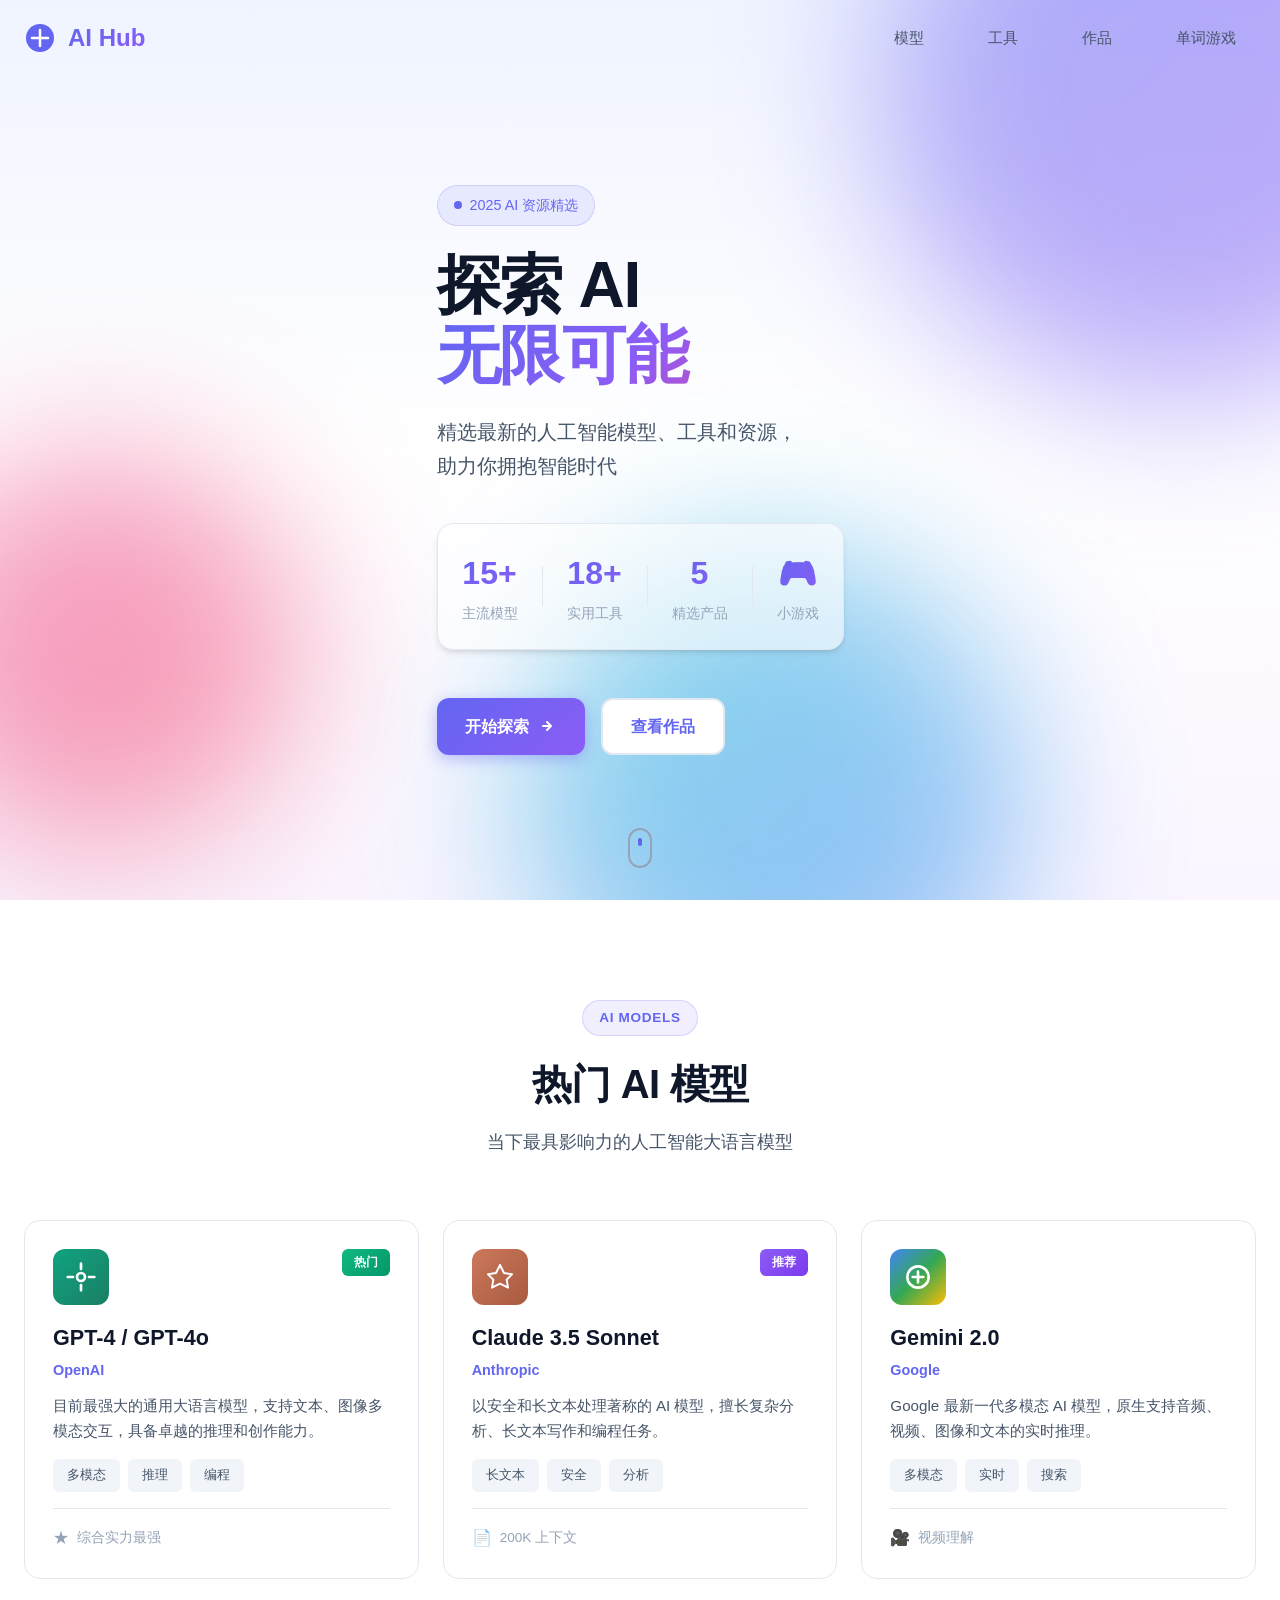
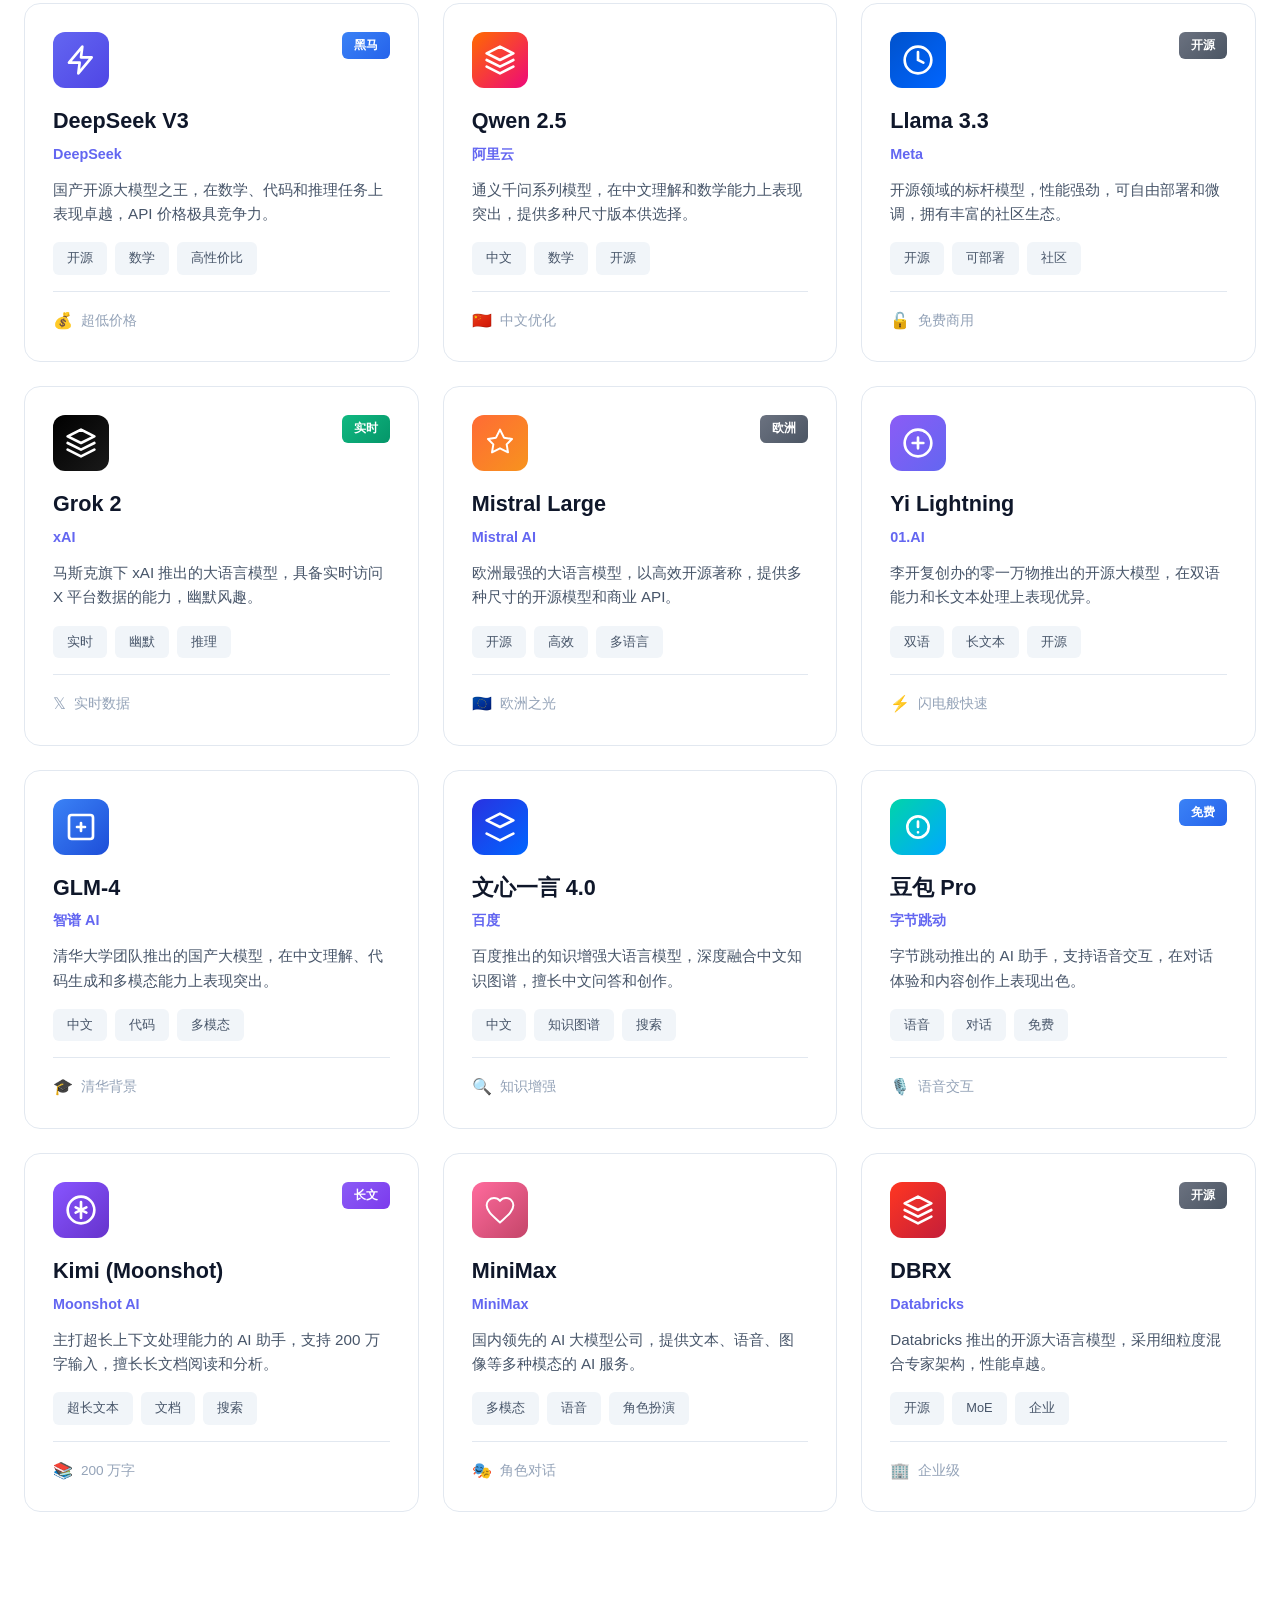
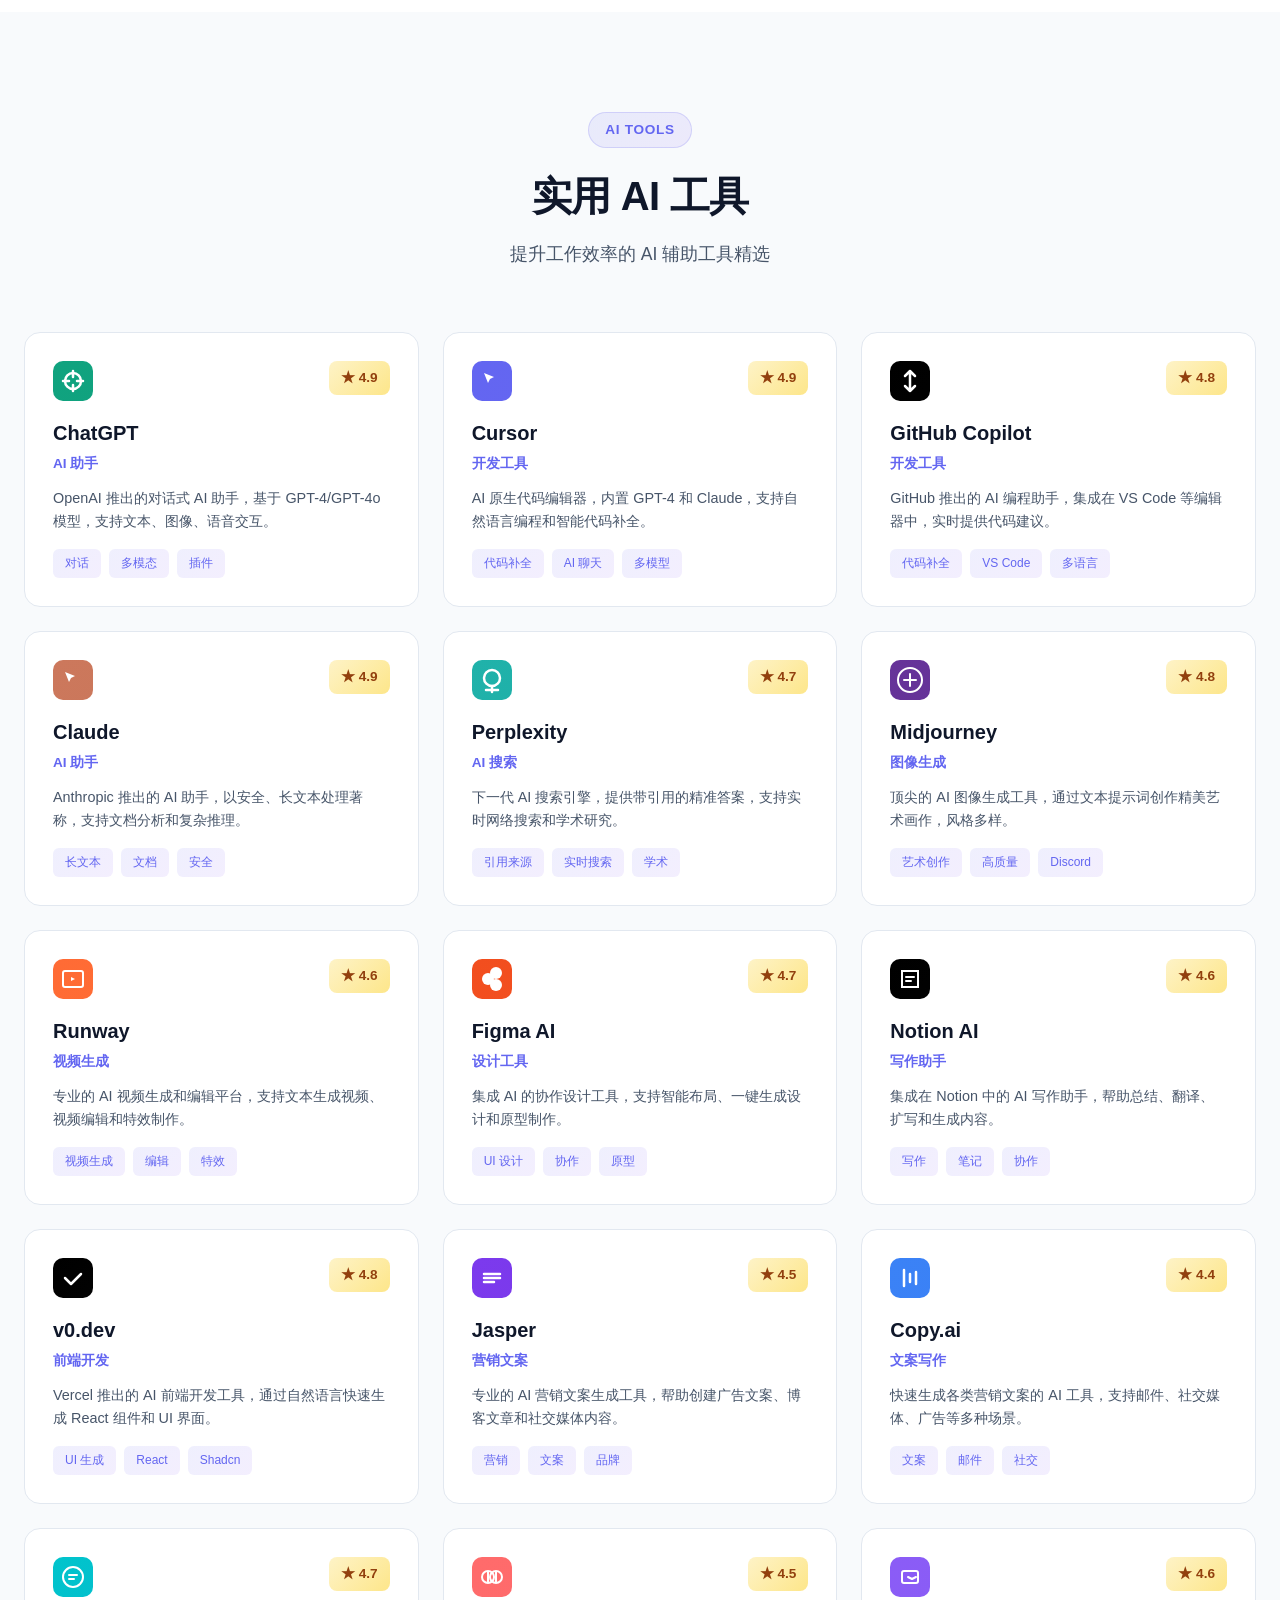
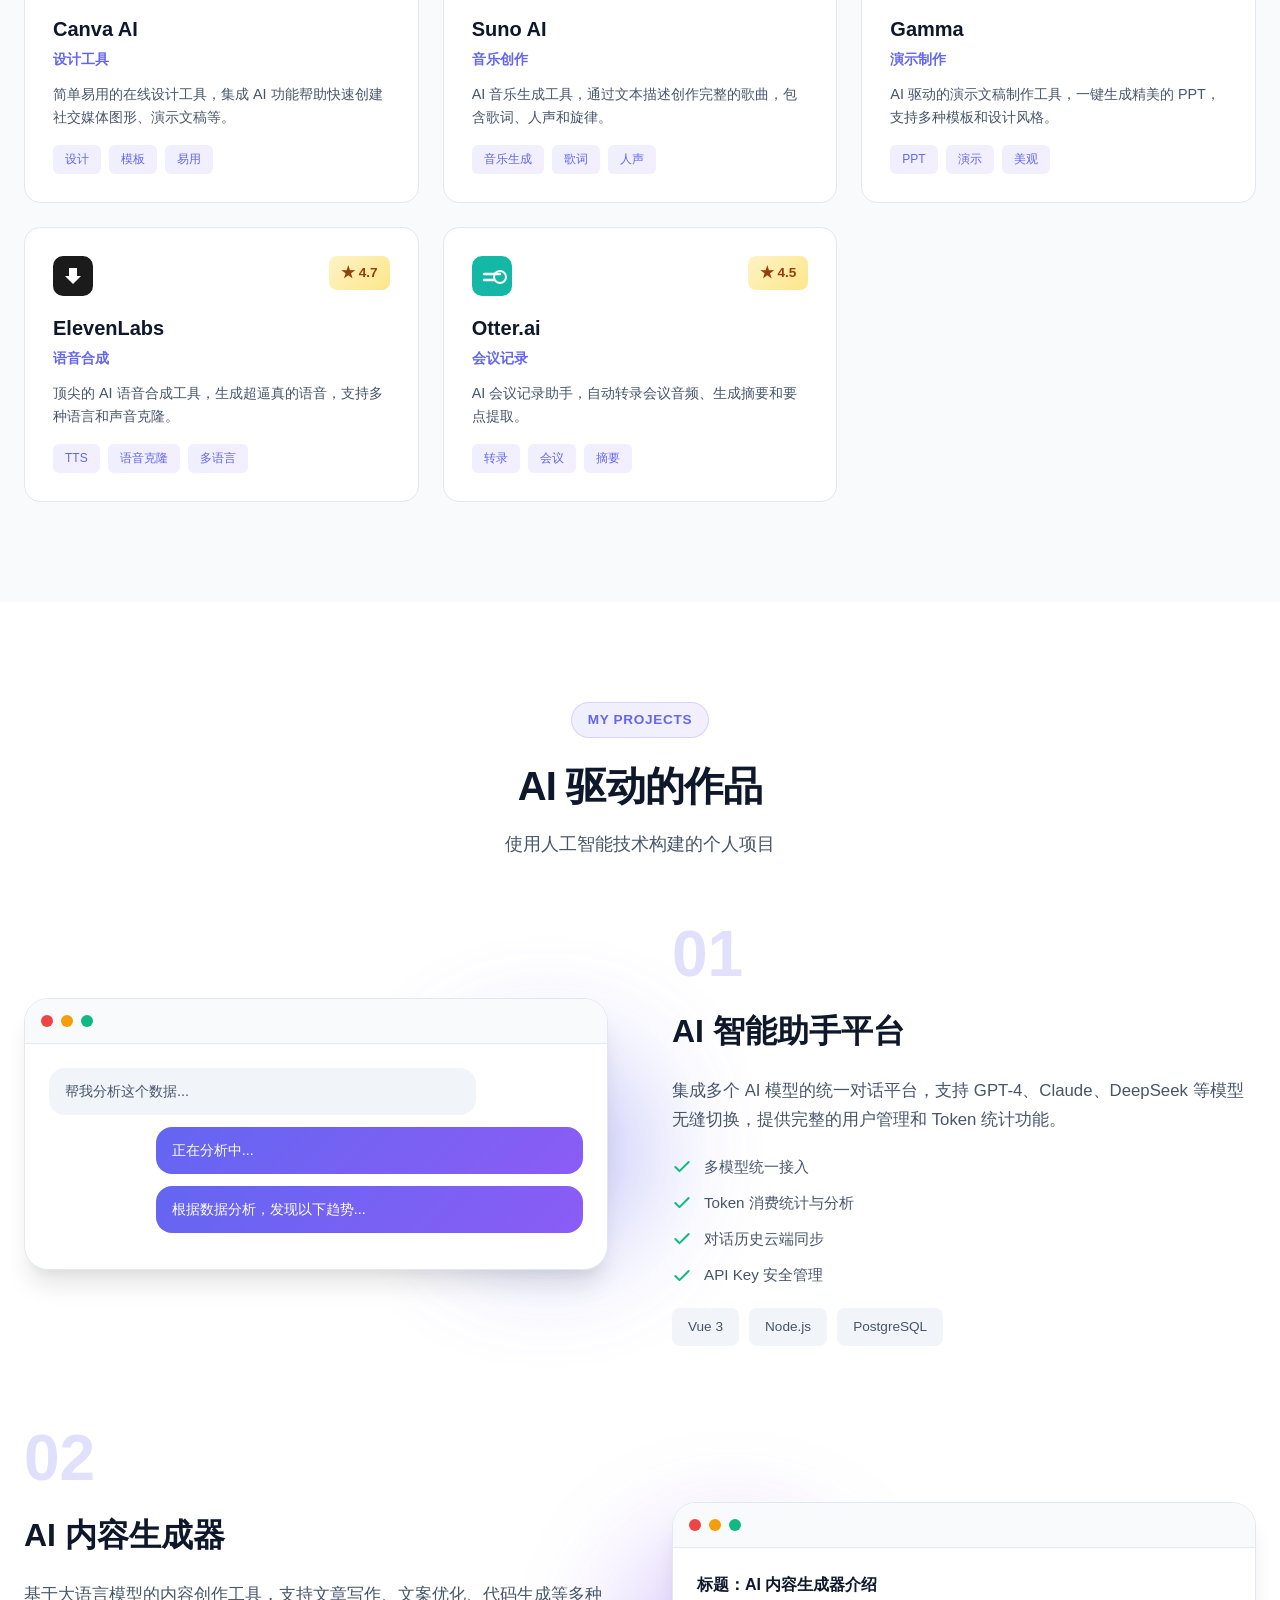
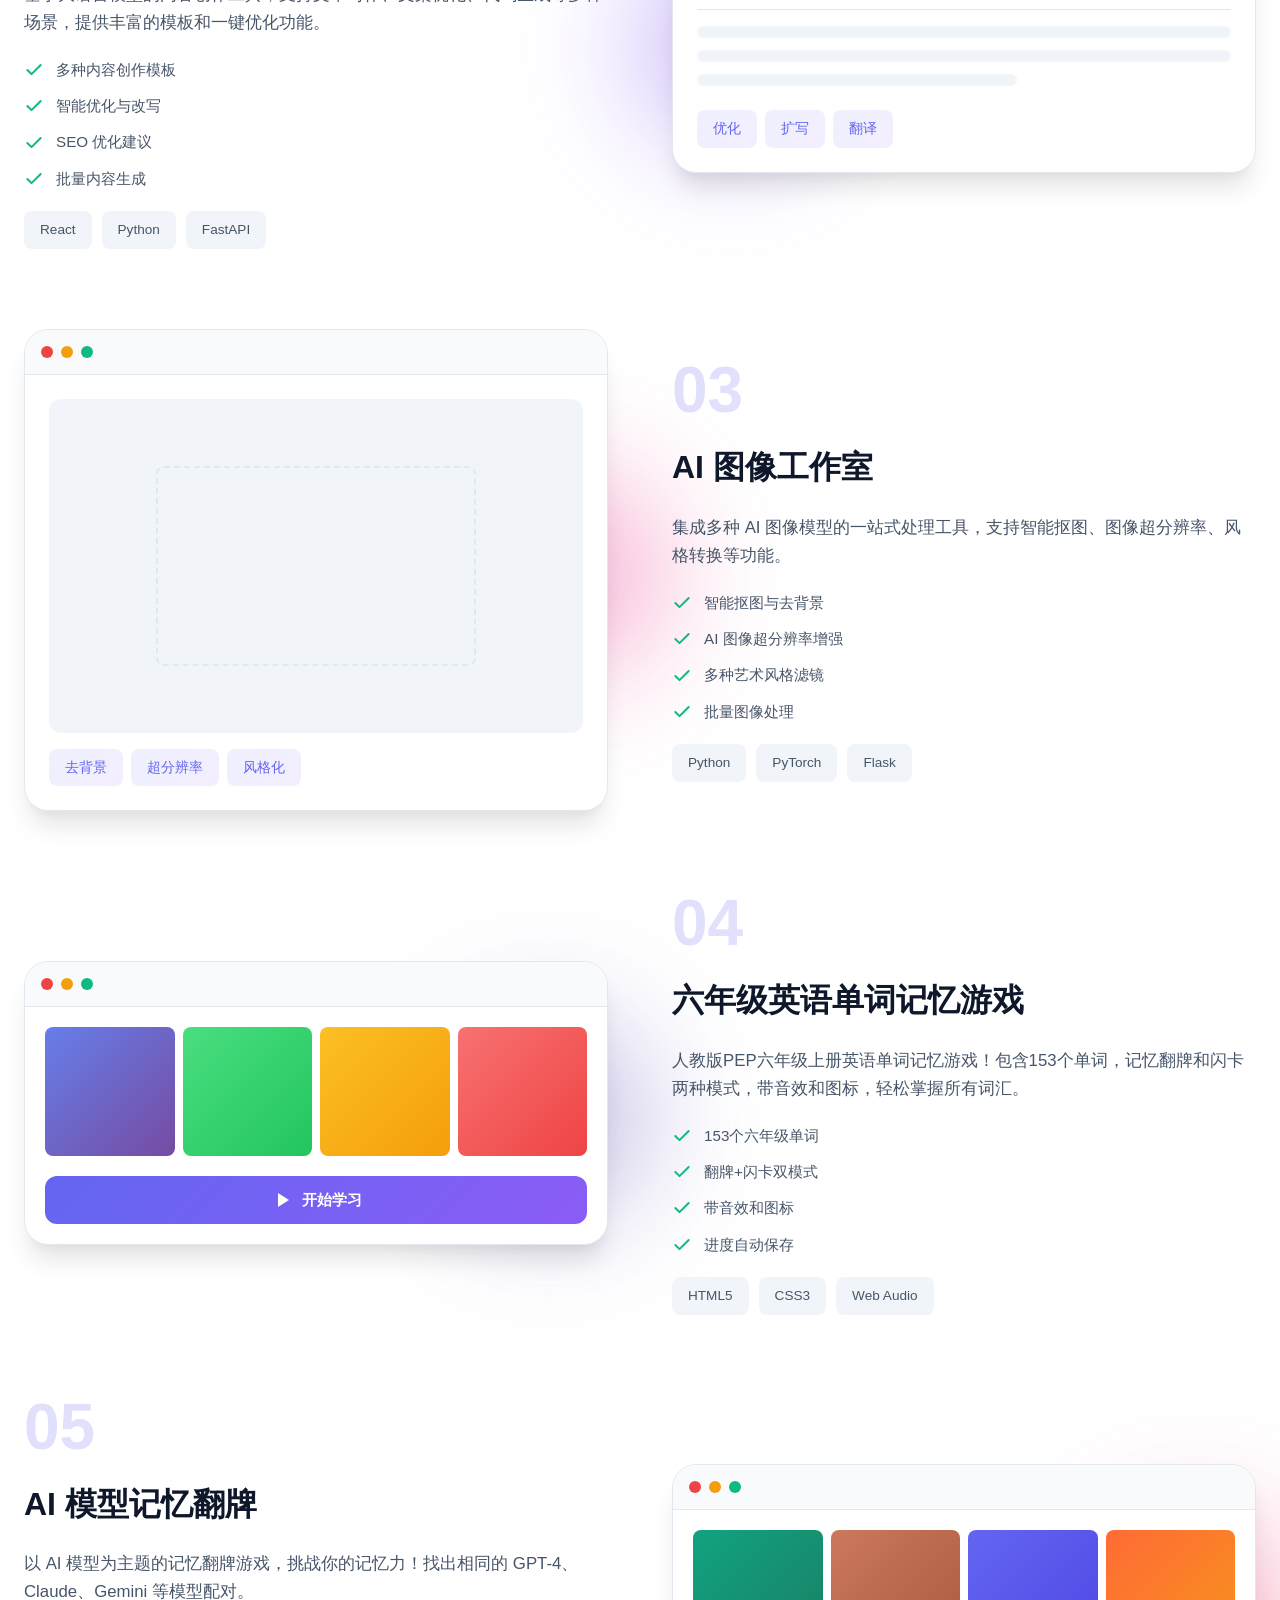
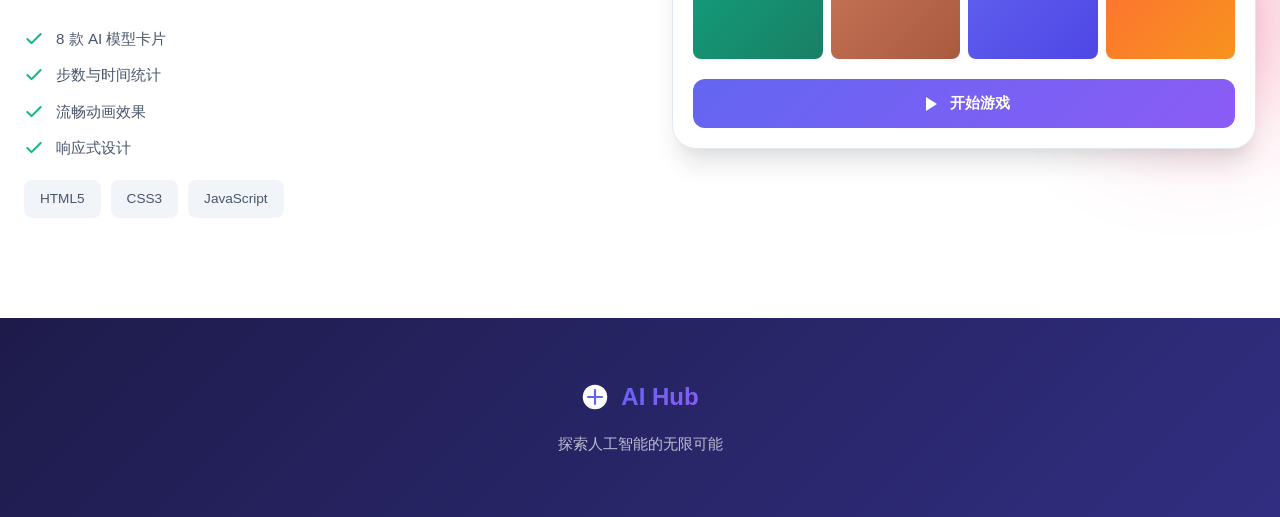
==== commit 0a30a18b: "添加内容" ====
--- a/index.html
+++ b/index.html
@@ -39,6 +39,7 @@
                 <li><a href="#models" class="nav-link"><span class="nav-indicator"></span>模型</a></li>
                 <li><a href="#tools" class="nav-link"><span class="nav-indicator"></span>工具</a></li>
                 <li><a href="#products" class="nav-link"><span class="nav-indicator"></span>作品</a></li>
+                <li><a href="six-up/index.html" class="nav-link"><span class="nav-indicator"></span>单词游戏</a></li>
             </ul>
         </div>
     </nav>
@@ -69,8 +70,13 @@
                 </div>
                 <div class="stat-divider"></div>
                 <div class="stat-item">
-                    <div class="stat-value">3</div>
+                    <div class="stat-value">5</div>
                     <div class="stat-label">精选产品</div>
+                </div>
+                <div class="stat-divider"></div>
+                <div class="stat-item">
+                    <div class="stat-value">🎮</div>
+                    <div class="stat-label">小游戏</div>
                 </div>
             </div>
             <div class="hero-actions">
@@ -1209,6 +1215,138 @@
                         </div>
                     </div>
                 </div>
+
+                <!-- 产品 4 - 英语单词记忆游戏 -->
+                <a href="six-up/index.html" class="product-item product-item-link" style="text-decoration: none; color: inherit;">
+                    <div class="product-visual">
+                        <div class="product-mockup">
+                            <div class="mockup-header">
+                                <div class="mockup-dots">
+                                    <span></span>
+                                    <span></span>
+                                    <span></span>
+                                </div>
+                            </div>
+                            <div class="mockup-content mockup-content-game">
+                                <div class="game-cards-preview">
+                                    <div class="mini-card mini-card-1" style="background: linear-gradient(135deg, #667eea, #764ba2);"></div>
+                                    <div class="mini-card mini-card-2" style="background: linear-gradient(135deg, #4ade80, #22c55e);"></div>
+                                    <div class="mini-card mini-card-3" style="background: linear-gradient(135deg, #fbbf24, #f59e0b);"></div>
+                                    <div class="mini-card mini-card-4" style="background: linear-gradient(135deg, #f87171, #ef4444);"></div>
+                                </div>
+                                <div class="game-play-btn">
+                                    <svg width="24" height="24" viewBox="0 0 24 24" fill="none">
+                                        <path d="M8 5V19L19 12L8 5Z" fill="white"/>
+                                    </svg>
+                                    开始学习
+                                </div>
+                            </div>
+                        </div>
+                        <div class="product-glow product-glow-4" style="background: linear-gradient(135deg, #667eea, #764ba2); top: 20%; right: -40px;"></div>
+                    </div>
+                    <div class="product-info">
+                        <div class="product-number">04</div>
+                        <h3 class="product-title">六年级英语单词记忆游戏</h3>
+                        <p class="product-desc">人教版PEP六年级上册英语单词记忆游戏！包含153个单词，记忆翻牌和闪卡两种模式，带音效和图标，轻松掌握所有词汇。</p>
+                        <ul class="product-features">
+                            <li>
+                                <svg width="20" height="20" viewBox="0 0 20 20" fill="none">
+                                    <path d="M16.6667 5L7.5 14.1667L3.33334 10" stroke="currentColor" stroke-width="2" stroke-linecap="round" stroke-linejoin="round"/>
+                                </svg>
+                                153个六年级单词
+                            </li>
+                            <li>
+                                <svg width="20" height="20" viewBox="0 0 20 20" fill="none">
+                                    <path d="M16.6667 5L7.5 14.1667L3.33334 10" stroke="currentColor" stroke-width="2" stroke-linecap="round" stroke-linejoin="round"/>
+                                </svg>
+                                翻牌+闪卡双模式
+                            </li>
+                            <li>
+                                <svg width="20" height="20" viewBox="0 0 20 20" fill="none">
+                                    <path d="M16.6667 5L7.5 14.1667L3.33334 10" stroke="currentColor" stroke-width="2" stroke-linecap="round" stroke-linejoin="round"/>
+                                </svg>
+                                带音效和图标
+                            </li>
+                            <li>
+                                <svg width="20" height="20" viewBox="0 0 20 20" fill="none">
+                                    <path d="M16.6667 5L7.5 14.1667L3.33334 10" stroke="currentColor" stroke-width="2" stroke-linecap="round" stroke-linejoin="round"/>
+                                </svg>
+                                进度自动保存
+                            </li>
+                        </ul>
+                        <div class="product-tech">
+                            <span class="tech-pill">HTML5</span>
+                            <span class="tech-pill">CSS3</span>
+                            <span class="tech-pill">Web Audio</span>
+                        </div>
+                    </div>
+                </a>
+
+                <!-- 产品 5 - AI记忆翻牌游戏 -->
+                <a href="game/index.html" class="product-item product-item-reverse product-item-link" style="text-decoration: none; color: inherit;">
+                    <div class="product-visual">
+                        <div class="product-mockup">
+                            <div class="mockup-header">
+                                <div class="mockup-dots">
+                                    <span></span>
+                                    <span></span>
+                                    <span></span>
+                                </div>
+                            </div>
+                            <div class="mockup-content mockup-content-game">
+                                <div class="game-cards-preview">
+                                    <div class="mini-card mini-card-1"></div>
+                                    <div class="mini-card mini-card-2"></div>
+                                    <div class="mini-card mini-card-3"></div>
+                                    <div class="mini-card mini-card-4"></div>
+                                </div>
+                                <div class="game-play-btn">
+                                    <svg width="24" height="24" viewBox="0 0 24 24" fill="none">
+                                        <path d="M8 5V19L19 12L8 5Z" fill="white"/>
+                                    </svg>
+                                    开始游戏
+                                </div>
+                            </div>
+                        </div>
+                        <div class="product-glow product-glow-4" style="background: linear-gradient(135deg, #ec4899, #f43f5e); top: 20%; right: -40px;"></div>
+                    </div>
+                    <div class="product-info">
+                        <div class="product-number">05</div>
+                        <h3 class="product-title">AI 模型记忆翻牌</h3>
+                        <p class="product-desc">以 AI 模型为主题的记忆翻牌游戏，挑战你的记忆力！找出相同的 GPT-4、Claude、Gemini 等模型配对。</p>
+                        <ul class="product-features">
+                            <li>
+                                <svg width="20" height="20" viewBox="0 0 20 20" fill="none">
+                                    <path d="M16.6667 5L7.5 14.1667L3.33334 10" stroke="currentColor" stroke-width="2" stroke-linecap="round" stroke-linejoin="round"/>
+                                </svg>
+                                8 款 AI 模型卡片
+                            </li>
+                            <li>
+                                <svg width="20" height="20" viewBox="0 0 20 20" fill="none">
+                                    <path d="M16.6667 5L7.5 14.1667L3.33334 10" stroke="currentColor" stroke-width="2" stroke-linecap="round" stroke-linejoin="round"/>
+                                </svg>
+                                步数与时间统计
+                            </li>
+                            <li>
+                                <svg width="20" height="20" viewBox="0 0 20 20" fill="none">
+                                    <path d="M16.6667 5L7.5 14.1667L3.33334 10" stroke="currentColor" stroke-width="2" stroke-linecap="round" stroke-linejoin="round"/>
+                                </svg>
+                                流畅动画效果
+                            </li>
+                            <li>
+                                <svg width="20" height="20" viewBox="0 0 20 20" fill="none">
+                                    <path d="M16.6667 5L7.5 14.1667L3.33334 10" stroke="currentColor" stroke-width="2" stroke-linecap="round" stroke-linejoin="round"/>
+                                </svg>
+                                响应式设计
+                            </li>
+                        </ul>
+                        <div class="product-tech">
+                            <span class="tech-pill">HTML5</span>
+                            <span class="tech-pill">CSS3</span>
+                            <span class="tech-pill">JavaScript</span>
+                        </div>
+                    </div>
+                </a>
             </div>
         </div>
     </section>
--- a/styles.css
+++ b/styles.css
@@ -812,6 +812,79 @@
     right: -60px;
 }
 
+/* 游戏入口样式 */
+.product-item-link {
+    cursor: pointer;
+}
+
+.product-item-link:hover .product-visual {
+    transform: scale(1.02);
+}
+
+.product-item-link .product-visual {
+    transition: transform 0.3s ease;
+}
+
+.mockup-content-game {
+    display: flex;
+    flex-direction: column;
+    gap: 20px;
+    padding: 20px;
+}
+
+.game-cards-preview {
+    display: grid;
+    grid-template-columns: repeat(4, 1fr);
+    gap: 8px;
+}
+
+.mini-card {
+    aspect-ratio: 1;
+    border-radius: 8px;
+    cursor: pointer;
+    transition: transform 0.3s ease, box-shadow 0.3s ease;
+}
+
+.mini-card-1 {
+    background: linear-gradient(135deg, #10a37f, #1a7f64);
+}
+
+.mini-card-2 {
+    background: linear-gradient(135deg, #cc785c, #a85a3f);
+}
+
+.mini-card-3 {
+    background: linear-gradient(135deg, #6366f1, #4f46e5);
+}
+
+.mini-card-4 {
+    background: linear-gradient(135deg, #ff6b35, #f7931e);
+}
+
+.mini-card:hover {
+    transform: translateY(-4px) rotateY(180deg);
+    box-shadow: 0 8px 16px rgba(0, 0, 0, 0.2);
+}
+
+.game-play-btn {
+    display: flex;
+    align-items: center;
+    justify-content: center;
+    gap: 8px;
+    padding: 12px 24px;
+    background: linear-gradient(135deg, var(--primary), var(--secondary));
+    color: white;
+    border-radius: var(--radius-md);
+    font-weight: 600;
+    font-size: 0.95rem;
+    transition: all 0.3s ease;
+}
+
+.game-play-btn:hover {
+    transform: scale(1.05);
+    box-shadow: 0 4px 20px rgba(99, 102, 241, 0.4);
+}
+
 .product-info {
     display: flex;
     flex-direction: column;
